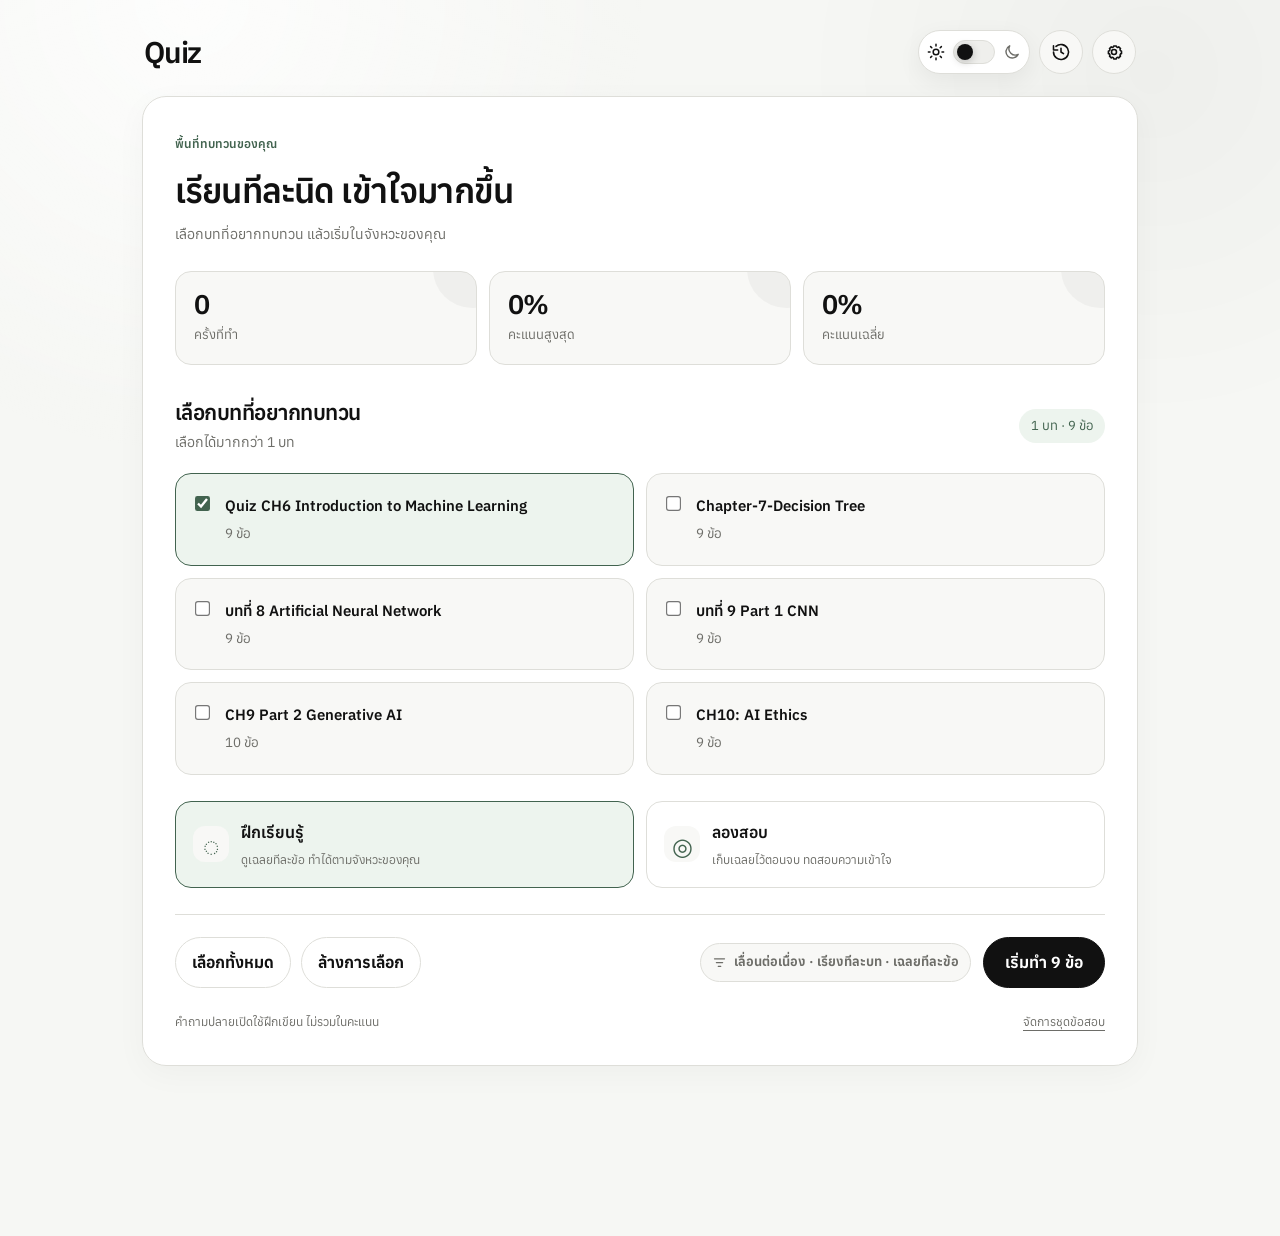
==== index.html @ 0864024c "Initial quiz application" ====
<!doctype html>
<html lang="th">
  <head>
    <meta charset="utf-8"/>
    <meta content="width=device-width,initial-scale=1" name="viewport"/>
    <title>
      Quiz
    </title>
    <link href="styles.css" rel="stylesheet"/>
    <link href="learner.css" rel="stylesheet"/>
  </head>
  <body class="learner-app">
    <div class="wrap">
      <div class="top" id="homeHeader">
        <div class="brand">
          <h1>
            Quiz
          </h1>
        </div>
        <div class="header-actions">
          <button aria-checked="false" aria-label="เปิดดาร์กโหมด" class="theme-toggle" id="themeToggle" role="switch" title="เปลี่ยนธีม" type="button">
            <span aria-hidden="true" class="theme-icon sun">
              <svg fill="none" stroke="currentColor" stroke-linecap="round" stroke-width="1.9" viewbox="0 0 24 24">
                <circle cx="12" cy="12" r="3.6">
                </circle>
                <path d="M12 2.3v2.1M12 19.6v2.1M2.3 12h2.1M19.6 12h2.1M5.15 5.15l1.5 1.5M17.35 17.35l1.5 1.5M18.85 5.15l-1.5 1.5M6.65 17.35l-1.5 1.5">
                </path>
              </svg>
            </span>
            <span aria-hidden="true" class="theme-track">
              <span class="theme-thumb">
              </span>
            </span>
            <span aria-hidden="true" class="theme-icon moon">
              <svg fill="none" stroke="currentColor" stroke-linecap="round" stroke-linejoin="round" stroke-width="1.9" viewbox="0 0 24 24">
                <path d="M20.2 15.1A8.4 8.4 0 0 1 8.9 3.8 8.5 8.5 0 1 0 20.2 15.1Z">
                </path>
              </svg>
            </span>
          </button>
          <button aria-label="ประวัติคะแนน" class="btn icon-btn" id="openStats" title="ประวัติคะแนน" type="button">
            <svg aria-hidden="true" fill="none" stroke="currentColor" stroke-linecap="round" stroke-linejoin="round" stroke-width="1.9" viewbox="0 0 24 24">
              <path d="M3 12a9 9 0 1 0 3-6.7">
              </path>
              <path d="M3 4.5v5h5">
              </path>
              <path d="M12 7.5V12l3 2">
              </path>
            </svg>
          </button>
          <button aria-label="การตั้งค่า Quiz" class="btn icon-btn" id="openSettings" title="การตั้งค่า Quiz" type="button">
            <svg aria-hidden="true" fill="none" stroke="currentColor" stroke-linecap="round" stroke-linejoin="round" stroke-width="1.9" viewbox="0 0 24 24">
              <circle cx="12" cy="12" r="3">
              </circle>
              <path d="M19.4 15a1.7 1.7 0 0 0 .34 1.88l.06.06-2.12 2.12-.06-.06a1.7 1.7 0 0 0-1.88-.34 1.7 1.7 0 0 0-1.03 1.56V20.3h-3v-.08a1.7 1.7 0 0 0-1.03-1.56 1.7 1.7 0 0 0-1.88.34l-.06.06-2.12-2.12.06-.06A1.7 1.7 0 0 0 7 15a1.7 1.7 0 0 0-1.56-1.03H5.3v-3h.14A1.7 1.7 0 0 0 7 9.94a1.7 1.7 0 0 0-.34-1.88L6.6 8l2.12-2.12.06.06a1.7 1.7 0 0 0 1.88.34 1.7 1.7 0 0 0 1.03-1.56V4.7h3v.02a1.7 1.7 0 0 0 1.03 1.56 1.7 1.7 0 0 0 1.88-.34l.06-.06L19.8 8l-.06.06a1.7 1.7 0 0 0-.34 1.88 1.7 1.7 0 0 0 1.56 1.03h.04v3h-.04A1.7 1.7 0 0 0 19.4 15Z">
              </path>
            </svg>
          </button>
        </div>
      </div>
      <section class="panel" id="home">
        <div class="home-intro"><span class="eyebrow">พื้นที่ทบทวนของคุณ</span><h2>เรียนทีละนิด เข้าใจมากขึ้น</h2><p>เลือกบทที่อยากทบทวน แล้วเริ่มในจังหวะของคุณ</p></div>
        <div class="stats">
          <div class="stat">
            <b id="totalAttempts">
              0
            </b>
            ครั้งที่ทำ
          </div>
          <div class="stat">
            <b id="bestScore">
              0%
            </b>
            คะแนนสูงสุด
          </div>
          <div class="stat">
            <b id="avgScore">
              0%
            </b>
            คะแนนเฉลี่ย
          </div>
        </div>
        <div class="resume-card hidden" id="resumeCard"><div><span class="eyebrow">กลับมาทำต่อได้เสมอ</span><h3>คุณมีแบบทดสอบที่พักไว้</h3><p id="resumeDetail"></p></div><div class="resume-actions"><button class="btn primary" id="resumeQuiz">ทำต่อจากเดิม</button><button class="btn ghost" id="discardProgress">ลบชุดที่พักไว้</button></div></div>
        <div class="section-heading"><div><h2>เลือกบทที่อยากทบทวน</h2><p>เลือกได้มากกว่า 1 บท</p></div><span class="selection-pill" id="selectionSummary"></span></div>
        <div class="grid" id="chapterGrid">
        </div>
        <div class="study-mode-picker" role="group" aria-label="รูปแบบการทำแบบทดสอบ"><button class="mode-card" id="practiceMode" aria-pressed="false"><span class="mode-icon" aria-hidden="true">◌</span><span><b>ฝึกเรียนรู้</b><small>ดูเฉลยทีละข้อ ทำได้ตามจังหวะของคุณ</small></span></button><button class="mode-card" id="examMode" aria-pressed="false"><span class="mode-icon" aria-hidden="true">◎</span><span><b>ลองสอบ</b><small>เก็บเฉลยไว้ตอนจบ ทดสอบความเข้าใจ</small></span></button></div>
        <label class="exam-time hidden" id="examTimeWrap">เวลาสำหรับลองสอบ<select id="examMinutes"><option value="0">ไม่จำกัดเวลา</option><option value="10">10 นาที</option><option value="20">20 นาที</option><option value="30">30 นาที</option><option value="60">60 นาที</option></select><span>ถ้าหมดเวลา ระบบจะส่งคำตอบที่ทำไว้</span></label>
        <div class="home-actions">
          <div class="selection-actions">
            <button class="btn ghost" id="selectAll">
              เลือกทั้งหมด
            </button>
            <button class="btn ghost" id="clearAll">
              ล้างการเลือก
            </button>
          </div>
          <div class="start-actions">
            <span class="settings-summary" id="settingsSummary">
              <svg aria-hidden="true" fill="none" stroke="currentColor" stroke-linecap="round" stroke-linejoin="round" stroke-width="2" viewbox="0 0 24 24">
                <path d="M4 6h16M7 12h10M10 18h4">
                </path>
              </svg>
              <span>
                เรียงทีละบท
              </span>
            </span>
            <button class="btn primary" id="start">
              เริ่มทำ Quiz
            </button>
          </div>
        </div>
        <div class="home-footnote"><span>คำถามปลายเปิดใช้ฝึกเขียน ไม่รวมในคะแนน</span><a href="admin.html">จัดการชุดข้อสอบ</a></div>
      </section>
      <section class="panel quiz-panel hidden" id="quiz">
        <div class="quiz-topbar">
          <div class="quiz-meta-row">
            <div class="quiz-meta-left">
              <div class="quiz-overline">
                <span id="chapterCounter">
                  บทที่ 1
                </span>
              </div>
              <div class="quiz-chapter-title" id="chapterLabel">
              </div>
            </div>
            <div class="quiz-progress-box">
              <strong id="progressText">
              </strong>
              <span id="overallProgress">
              </span>
            </div>
          </div>
          <div class="bar" role="progressbar" aria-label="ความคืบหน้าการตอบคำถาม" aria-valuemin="0" aria-valuemax="100" aria-valuenow="0">
            <span id="progressBar">
            </span>
          </div>
          <div class="session-toolbar"><span id="sessionAnswered" class="progress-chip"></span><button id="remainingCount" class="progress-chip" type="button"></button><button id="flaggedCount" class="progress-chip" type="button"></button><button id="questionMap" class="text-action" type="button">ดูข้อทั้งหมด</button><span id="sessionClock" class="session-clock hidden" role="timer"></span></div>
        </div>
        <div class="chapter-tabs-wrap hidden" id="chapterTabsWrap">
          <div class="chapter-tabs" id="chapterTabs">
          </div>
        </div>
        <div class="quiz-content">
          <div class="blog-questions hidden" id="blogQuestions"></div>
          <div class="slotWrap">
            <div class="slotHeader">
              <div class="slotHeading">
                <strong id="slotHeading">
                  เลือกข้อที่ต้องการทำ
                </strong>
                <span id="slotMeta">
                  กดเลขข้อเพื่อข้ามหรือย้อนกลับมาแก้
                </span>
              </div>
              <span class="answer-count" id="answeredCount">
                ตอบแล้ว 0/0
              </span>
            </div>
            <div class="slots" id="slots">
            </div>
          </div>
          <div class="question-card">
            <div class="paged-question-tools"><span id="pagedModeLabel" class="eyebrow"></span><button class="bookmark-btn" id="flagCurrent" type="button" aria-pressed="false">ปักหมุด</button></div>
            <div class="question-kicker" id="questionKicker">
              คำถาม 01
            </div>
            <img class="qimg hidden" id="qimg"/>
            <div class="qtitle" id="qtitle">
            </div>
            <div class="options" id="options">
            </div>
          </div>
          <div class="quiz-footer">
            <button class="btn ghost quit-btn" id="quit" type="button">
              <svg aria-hidden="true" fill="none" stroke="currentColor" stroke-linecap="round" stroke-linejoin="round" stroke-width="1.9" viewbox="0 0 24 24">
                <path d="M10 5H6a2 2 0 0 0-2 2v10a2 2 0 0 0 2 2h4">
                </path>
                <path d="m15 8 4 4-4 4">
                </path>
                <path d="M19 12H9">
                </path>
              </svg>
              พักไว้ก่อน
            </button>
            <div class="nav-actions">
              <button class="btn nav-btn" id="prev">
                <svg aria-hidden="true" fill="none" stroke="currentColor" stroke-linecap="round" stroke-linejoin="round" stroke-width="2" viewbox="0 0 24 24">
                  <path d="m15 18-6-6 6-6">
                  </path>
                </svg>
                ย้อนกลับ
              </button>
              <button class="btn" id="showAnswer">
                ดูเฉลย
              </button>
              <button class="btn primary nav-btn" id="next">
                ถัดไป
                <svg aria-hidden="true" fill="none" stroke="currentColor" stroke-linecap="round" stroke-linejoin="round" stroke-width="2" viewbox="0 0 24 24">
                  <path d="m9 18 6-6-6-6">
                  </path>
                </svg>
              </button>
            </div>
            <span id="saveStatus" class="save-status" aria-live="polite"></span>
          </div>
        </div>
      </section>
      <section class="panel result hidden" id="result">
        <h2>
          ทำ Quiz เสร็จแล้ว
        </h2>
        <div class="score" id="resultScore">
        </div>
        <p id="resultDetail">
        </p>
        <p class="result-encouragement" id="resultMessage"></p>
        <div id="chapterResults" class="chapter-results"></div>
        <div class="retry-actions"><button class="btn primary" id="retryWrong">ทบทวนข้อผิด</button><button class="btn" id="retryFlagged">ทบทวนข้อที่ปักหมุด</button></div>
        <div class="row result-actions">
          <button class="btn" id="reviewThis">
            ดูเฉลยชุดนี้
          </button>
          <button class="btn primary" id="backHome">
            กลับหน้าเลือกบท
          </button>
        </div>
        <div class="result-review hidden" id="resultReview">
        </div>
      </section>
    </div>
    <div class="modal hidden" id="modal">
      <div class="modalbox" role="dialog" aria-modal="true" aria-labelledby="modalTitle" tabindex="-1">
        <div class="top">
          <h2 id="modalTitle">
            เฉลย
          </h2>
          <button class="btn" id="closeModal">
            ปิด
          </button>
        </div>
        <div id="modalContent">
        </div>
      </div>
    </div>
    <script src="questions-data.js">
    </script>
    <script src="answers-data.js">
    </script>
    <script src="quiz-data-tools.js"></script>
    <script src="learner.js"></script>
    <script defer="" src="app.js">
    </script>
  </body>
</html>
---- styles.css ----
@font-face {
  font-family: "Anuphan";
  src: url("assets/fonts/Anuphan-Variable.ttf") format("truetype");
  font-style: normal;
  font-weight: 100 700;
  font-display: swap;
}

:root {
  --bg: #f3f3f1;
  --surface: #ffffff;
  --surface-2: #f8f8f6;
  --surface-3: #efefec;
  --text: #111111;
  --muted: #6d6d68;
  --line: #deded9;
  --line-strong: #b8b8b1;
  --inverse: #ffffff;
  --shadow: 0 18px 55px rgba(15,15,15,.08);
  --shadow-soft: 0 8px 24px rgba(15,15,15,.06);
  --good: #247a4b;
  --bad: #b43a32;
  --radius-xl: 24px;
  --radius-lg: 18px;
  --radius-md: 14px;
  --ease: cubic-bezier(.2,.8,.2,1)
}

.open-response-label { display: block; width: 100%; font-weight: 600; }
.open-response { display: block; width: 100%; margin-top: 12px; padding: 14px; border: 1px solid var(--line-strong); border-radius: 12px; color: var(--text); background: var(--surface); font: inherit; resize: vertical; }
.open-response-review { white-space: pre-wrap; overflow-wrap: anywhere; }
.question-note { padding: 12px 16px; border: 1px solid var(--line); border-radius: 12px; color: var(--muted); line-height: 1.6; }

[data-theme="dark"] {
  --bg: #090909;
  --surface: #141414;
  --surface-2: #1b1b1b;
  --surface-3: #242424;
  --text: #f4f4f2;
  --muted: #a5a5a0;
  --line: #30302e;
  --line-strong: #555550;
  --inverse: #0d0d0d;
  --shadow: 0 22px 65px rgba(0,0,0,.46);
  --shadow-soft: 0 10px 30px rgba(0,0,0,.3);
  --good: #63ce91;
  --bad: #ff8078
}

* {
  box-sizing: border-box
}

html {
  color-scheme: light;
  scroll-behavior: smooth
}

html[data-theme="dark"] {
  color-scheme: dark
}

body {
  margin: 0;
  font-family: "Anuphan", "Noto Sans Thai", Tahoma, sans-serif;
  font-size: 16px;
  line-height: 1.7;
  background: var(--bg);
  color: var(--text);
  min-height: 100vh;
  transition: background .28s var(--ease),color .28s var(--ease)
}

body::before {
  content: "";
  position: fixed;
  inset: 0;
  pointer-events: none;
  background: radial-gradient(circle at 15% 0%,rgba(255,255,255,.85),transparent 32%),radial-gradient(circle at 90% 8%,rgba(0,0,0,.035),transparent 28%);
  opacity: .9;
  z-index: -1
}

[data-theme="dark"] body::before {
  background: radial-gradient(circle at 15% 0%,rgba(255,255,255,.045),transparent 28%),radial-gradient(circle at 90% 8%,rgba(255,255,255,.025),transparent 24%)
}

button,input {
  font: inherit
}

.wrap {
  max-width: 1120px;
  margin: auto;
  padding: 28px 22px 52px
}

.top {
  display: flex;
  justify-content: space-between;
  gap: 18px;
  align-items: center;
  margin-bottom: 22px;
  padding: 2px 2px 0
}

.brand h1 {
  margin: 0;
  font-size: clamp(28px,4vw,46px);
  line-height: 1;
  letter-spacing: -.04em
}

.brand p {
  margin: 10px 0 0;
  color: var(--muted);
  font-size: 15px
}

.row {
  display: flex;
  gap: 10px;
  flex-wrap: wrap;
  align-items: center
}

.btn {
  position: relative;
  border: 1px solid var(--line);
  background: var(--surface-2);
  color: var(--text);
  padding: 11px 16px;
  border-radius: 999px;
  cursor: pointer;
  font-weight: 650;
  transition: transform .18s var(--ease),background .18s,border-color .18s,box-shadow .18s
}

.btn:hover {
  transform: translateY(-2px);
  border-color: var(--line-strong);
  box-shadow: var(--shadow-soft)
}

.btn:active {
  transform: translateY(0) scale(.98)
}

.btn:disabled {
  opacity: .38;
  cursor: not-allowed;
  transform: none;
  box-shadow: none
}

.btn.primary {
  background: var(--text);
  color: var(--inverse);
  border-color: var(--text);
  padding-inline: 21px
}

.btn.ghost {
  background: transparent
}

.theme-toggle {
  height: 44px;
  display: inline-flex;
  align-items: center;
  gap: 8px;
  border: 1px solid var(--line);
  background: var(--surface);
  color: var(--text);
  padding: 5px 8px;
  border-radius: 999px;
  cursor: pointer;
  box-shadow: var(--shadow-soft);
  transition: border-color .18s,transform .18s var(--ease),background .25s
}

.theme-toggle:hover {
  transform: translateY(-2px);
  border-color: var(--line-strong)
}

.theme-toggle:active {
  transform: scale(.97)
}

.theme-icon {
  width: 18px;
  height: 18px;
  display: grid;
  place-items: center;
  color: var(--muted);
  transition: color .25s,transform .25s var(--ease)
}

.theme-icon svg {
  width: 18px;
  height: 18px;
  display: block
}

.theme-track {
  width: 42px;
  height: 24px;
  padding: 3px;
  border-radius: 999px;
  background: var(--surface-3);
  border: 1px solid var(--line);
  display: block;
  transition: background .25s,border-color .25s
}

.theme-thumb {
  width: 16px;
  height: 16px;
  border-radius: 50%;
  display: block;
  background: var(--text);
  box-shadow: 0 2px 8px rgba(0,0,0,.22);
  transform: translateX(0);
  transition: transform .3s var(--ease),background .25s
}

.theme-toggle .sun {
  color: var(--text);
  transform: rotate(0) scale(1.05)
}

[data-theme="dark"] .theme-toggle .sun {
  color: var(--muted);
  transform: rotate(-20deg) scale(.9)
}

[data-theme="dark"] .theme-toggle .moon {
  color: var(--text);
  transform: rotate(8deg) scale(1.08)
}

[data-theme="dark"] .theme-thumb {
  transform: translateX(18px)
}

.panel {
  background: color-mix(in srgb,var(--surface) 96%,transparent);
  border: 1px solid var(--line);
  border-radius: var(--radius-xl);
  padding: clamp(20px,3vw,32px);
  box-shadow: var(--shadow);
  backdrop-filter: blur(12px)
}

.stats {
  display: grid;
  grid-template-columns: repeat(3,1fr);
  gap: 12px;
  margin-bottom: 28px
}

.stat {
  position: relative;
  overflow: hidden;
  background: var(--surface-2);
  border: 1px solid var(--line);
  padding: 18px 16px;
  border-radius: var(--radius-lg);
  text-align: left;
  color: var(--muted);
  font-size: 13px
}

.stat::after {
  content: "";
  position: absolute;
  width: 78px;
  height: 78px;
  border-radius: 50%;
  right: -35px;
  top: -42px;
  background: var(--text);
  opacity: .035
}

.stat b {
  font-size: 30px;
  line-height: 1.05;
  display: block;
  color: var(--text);
  letter-spacing: -.03em;
  margin-bottom: 5px
}

.panel h2 {
  margin: 0 0 16px;
  font-size: clamp(21px,3vw,28px);
  letter-spacing: -.025em
}

.grid {
  display: grid;
  grid-template-columns: repeat(auto-fit,minmax(235px,1fr));
  gap: 12px
}

.chapter {
  position: relative;
  display: flex;
  gap: 13px;
  align-items: flex-start;
  padding: 17px;
  border: 1px solid var(--line);
  border-radius: var(--radius-lg);
  background: var(--surface-2);
  cursor: pointer;
  transition: transform .18s var(--ease),border-color .18s,background .18s,box-shadow .18s
}

.chapter:hover {
  transform: translateY(-2px);
  border-color: var(--line-strong);
  box-shadow: var(--shadow-soft)
}

.chapter:has(input:checked) {
  background: var(--text);
  color: var(--inverse);
  border-color: var(--text)
}

.chapter input {
  margin-top: 3px;
  transform: scale(1.15);
  accent-color: currentColor
}

.chapter span {
  line-height: 1.4
}

.chapter small {
  display: block;
  color: var(--muted);
  margin-top: 6px
}

.chapter:has(input:checked) small {
  color: color-mix(in srgb,var(--inverse) 72%,transparent)
}

.settings {
  margin: 22px 0 20px;
  display: flex;
  gap: 10px;
  flex-wrap: wrap
}

.settings label {
  display: flex;
  gap: 8px;
  align-items: center;
  color: var(--muted);
  background: var(--surface-2);
  border: 1px solid var(--line);
  padding: 9px 12px;
  border-radius: 999px;
  cursor: pointer
}

.settings label:has(input:checked) {
  color: var(--text);
  border-color: var(--line-strong)
}

.settings input {
  accent-color: var(--text)
}

.hidden {
  display: none!important
}

.quizhead {
  display: flex;
  justify-content: space-between;
  gap: 12px;
  align-items: center;
  color: var(--muted);
  font-weight: 650
}

.bar {
  height: 8px;
  background: var(--surface-3);
  border-radius: 999px;
  overflow: hidden;
  margin: 14px 0 16px
}

.bar span {
  display: block;
  height: 100%;
  background: var(--text);
  border-radius: inherit;
  transition: width .35s var(--ease)
}

.pill {
  display: inline-flex;
  align-items: center;
  max-width: 58%;
  padding: 6px 10px;
  border-radius: 999px;
  background: var(--surface-2);
  border: 1px solid var(--line);
  font-size: 12px;
  white-space: nowrap;
  overflow: hidden;
  text-overflow: ellipsis;
  color: var(--muted)
}

.slotWrap {
  margin: 13px 0 25px
}

.slotTitle {
  display: flex;
  align-items: center;
  gap: 7px;
  font-size: 13px;
  color: var(--muted);
  margin-bottom: 10px
}

.slotTitle::before {
  content: "";
  width: 6px;
  height: 6px;
  border-radius: 50%;
  background: var(--text);
  opacity: .65
}

.slots {
  display: grid;
  grid-template-columns: repeat(auto-fill,minmax(39px,1fr));
  gap: 7px;
  max-height: 142px;
  overflow: auto;
  padding: 2px
}

.slot {
  height: 39px;
  border: 1px solid var(--line);
  background: var(--surface-2);
  color: var(--muted);
  border-radius: 11px;
  cursor: pointer;
  font-weight: 750;
  transition: transform .15s var(--ease),border-color .15s,background .15s,color .15s
}

.slot:hover {
  transform: translateY(-1px);
  border-color: var(--line-strong);
  color: var(--text)
}

.slot.current {
  background: var(--text);
  color: var(--inverse);
  border-color: var(--text);
  box-shadow: 0 0 0 3px color-mix(in srgb,var(--text) 13%,transparent)
}

.slot.answered:not(.current) {
  color: var(--text);
  background: var(--surface-3)
}

.slot.correct {
  box-shadow: inset 0 -3px 0 var(--good)
}

.slot.wrong {
  box-shadow: inset 0 -3px 0 var(--bad)
}

.qtitle {
  font-size: clamp(21px,3vw,31px);
  font-weight: 760;
  line-height: 1.48;
  letter-spacing: -.018em;
  margin: 10px 0 21px
}

.qimg {
  max-width: 100%;
  max-height: 360px;
  object-fit: contain;
  background: #fff;
  border: 1px solid var(--line);
  border-radius: var(--radius-lg);
  padding: 10px;
  margin: 0 auto 20px;
  display: block;
  box-shadow: var(--shadow-soft)
}

.options {
  display: grid;
  gap: 11px
}

.option {
  position: relative;
  display: grid;
  grid-template-columns: 38px 1fr 24px;
  gap: 12px;
  align-items: center;
  border: 1px solid var(--line);
  background: var(--surface-2);
  padding: 13px 14px;
  border-radius: var(--radius-md);
  cursor: pointer;
  transition: transform .16s var(--ease),border-color .16s,background .16s,box-shadow .16s
}

.option:hover {
  transform: translateY(-1px);
  border-color: var(--line-strong);
  box-shadow: var(--shadow-soft)
}

.option input {
  position: absolute;
  opacity: 0;
  pointer-events: none
}

.optionKey {
  width: 36px;
  height: 36px;
  display: grid;
  place-items: center;
  border-radius: 11px;
  background: var(--surface);
  border: 1px solid var(--line);
  font-weight: 800;
  color: var(--muted);
  transition: background .16s,color .16s,border-color .16s
}

.optionText {
  line-height: 1.48
}

.optionMark {
  width: 19px;
  height: 19px;
  border-radius: 50%;
  border: 1.5px solid var(--line-strong);
  transition: .16s
}

.option.selected {
  border-color: var(--text);
  background: var(--surface)
}

.option.selected .optionKey {
  background: var(--text);
  border-color: var(--text);
  color: var(--inverse)
}

.option.selected .optionMark {
  border: 5px solid var(--text)
}

.option.correct {
  border-color: var(--good);
  background: color-mix(in srgb,var(--good) 9%,var(--surface))
}

.option.correct .optionMark {
  border-color: var(--good);
  background: var(--good);
  box-shadow: inset 0 0 0 4px color-mix(in srgb,var(--surface) 85%,transparent)
}

.option.wrong {
  border-color: var(--bad);
  background: color-mix(in srgb,var(--bad) 8%,var(--surface))
}

.option.wrong .optionMark {
  border-color: var(--bad);
  background: var(--bad)
}

.footer {
  display: flex;
  justify-content: space-between;
  gap: 12px;
  margin-top: 23px;
  padding-top: 18px;
  border-top: 1px solid var(--line)
}

.result {
  text-align: center
}

.score {
  font-size: clamp(64px,12vw,96px);
  font-weight: 850;
  line-height: 1;
  letter-spacing: -.07em;
  margin: 18px
}

.history {
  display: grid;
  gap: 10px
}

.historyItem {
  padding: 15px 16px;
  border: 1px solid var(--line);
  border-radius: var(--radius-md);
  background: var(--surface-2);
  display: flex;
  justify-content: space-between;
  gap: 12px
}

.modal {
  position: fixed;
  inset: 0;
  background: rgba(0,0,0,.64);
  display: flex;
  align-items: center;
  justify-content: center;
  padding: 18px;
  z-index: 20;
  backdrop-filter: blur(8px)
}

.modalbox {
  max-width: 900px;
  width: 100%;
  max-height: 88vh;
  overflow: auto;
  background: var(--surface);
  border: 1px solid var(--line);
  border-radius: var(--radius-xl);
  padding: 22px;
  box-shadow: 0 30px 90px rgba(0,0,0,.35)
}

.modalbox>.top {
  position: sticky;
  top: -22px;
  z-index: 2;
  background: var(--surface);
  padding: 20px 0 14px;
  margin-bottom: 0
}

.reviewItem {
  padding: 19px 0;
  border-bottom: 1px solid var(--line)
}

.reviewItem .ans {
  color: var(--good);
  font-weight: 750
}

.empty {
  color: var(--muted);
  text-align: center;
  padding: 30px
}

@media(max-width:760px) {
  .wrap {
    padding: 18px 14px 36px
  }

  .top {
    align-items: flex-start;
    flex-direction: column
  }

  .top>.row {
    width: 100%
  }

  .top>.row .btn {
    flex: 1
  }

  .theme-toggle {
    margin-left: auto
  }

  .stats {
    grid-template-columns: repeat(3,1fr)
  }

  .stat {
    padding: 14px 11px
  }

  .stat b {
    font-size: 25px
  }

  .panel {
    border-radius: 19px
  }

  .footer {
    flex-direction: column
  }

  .footer>.btn,.footer>.row {
    width: 100%
  }

  .footer .row {
    display: grid;
    grid-template-columns: repeat(2,1fr)
  }

  .footer .row .btn {
    width: 100%
  }

  .footer .row .btn.primary {
    grid-column: span 2
  }

  .pill {
    max-width: 55%
  }

  .slots {
    grid-template-columns: repeat(auto-fill,minmax(37px,1fr));
    max-height: 132px
  }

  .option {
    grid-template-columns: 34px 1fr 20px;
    padding: 12px
  }

  .optionKey {
    width: 32px;
    height: 32px
  }

  .historyItem {
    flex-direction: column
  }

}

@media(max-width:480px) {
  .stats {
    grid-template-columns: 1fr
  }

  .stat {
    display: flex;
    align-items: center;
    justify-content: space-between
  }

  .stat b {
    margin: 0
  }

  .top>.row {
    display: grid;
    grid-template-columns: auto 1fr 1fr
  }

  .theme-toggle {
    margin: 0
  }

  .btn {
    padding: 10px 13px
  }

  .quizhead {
    align-items: flex-start
  }

  .pill {
    max-width: 62%
  }

}

@media(prefers-reduced-motion:reduce) {
  *,*::before,*::after {
    scroll-behavior: auto!important;
    transition: none!important;
    animation: none!important
  }

}

/* ===== Quiz UI v4 ===== */ #quiz.quiz-panel {
  padding: 0;
  overflow: hidden;
  background: var(--surface);
  border-color: color-mix(in srgb,var(--line) 82%,transparent)
}

.quiz-topbar {
  padding: 24px 26px 20px;
  border-bottom: 1px solid var(--line);
  background: linear-gradient(180deg,color-mix(in srgb,var(--surface-2) 78%,var(--surface)),var(--surface))
}

.quiz-meta-row {
  display: flex;
  justify-content: space-between;
  gap: 18px;
  align-items: flex-start
}

.quiz-meta-left {
  min-width: 0;
  display: flex;
  flex-direction: column;
  gap: 7px
}

.quiz-overline {
  display: flex;
  align-items: center;
  gap: 9px;
  color: var(--muted);
  font-size: 12px;
  font-weight: 780;
  letter-spacing: .055em;
  text-transform: uppercase
}

.quiz-overline::before {
  content: "";
  width: 8px;
  height: 8px;
  border-radius: 999px;
  background: var(--text);
  box-shadow: 0 0 0 5px color-mix(in srgb,var(--text) 8%,transparent)
}

.quiz-chapter-title {
  font-size: clamp(18px,2.2vw,24px);
  font-weight: 800;
  letter-spacing: -.025em;
  line-height: 1.25;
  white-space: nowrap;
  overflow: hidden;
  text-overflow: ellipsis;
  max-width: 720px
}

.quiz-progress-box {
  flex: 0 0 auto;
  text-align: right
}

.quiz-progress-box strong {
  display: block;
  font-size: 20px;
  letter-spacing: -.03em
}

.quiz-progress-box span {
  display: block;
  margin-top: 4px;
  color: var(--muted);
  font-size: 12px
}

.quiz-topbar .bar {
  height: 6px;
  margin: 18px 0 0;
  background: var(--surface-3)
}

.quiz-topbar .bar span {
  background: linear-gradient(90deg,var(--text),color-mix(in srgb,var(--text) 68%,var(--muted)))
}

.chapter-tabs-wrap {
  padding: 14px 26px 0;
  background: var(--surface)
}

.chapter-tabs {
  display: flex;
  gap: 8px;
  overflow-x: auto;
  padding: 2px 1px 10px;
  scrollbar-width: thin;
  scroll-snap-type: x proximity
}

.chapter-tab {
  scroll-snap-align: start;
  flex: 0 0 auto;
  display: flex;
  align-items: center;
  gap: 8px;
  max-width: 230px;
  border: 1px solid var(--line);
  background: var(--surface-2);
  color: var(--muted);
  padding: 8px 11px;
  border-radius: 999px;
  cursor: pointer;
  font-size: 12px;
  font-weight: 720;
  transition: .18s var(--ease)
}

.chapter-tab:hover {
  color: var(--text);
  border-color: var(--line-strong);
  transform: translateY(-1px)
}

.chapter-tab.active {
  background: var(--text);
  color: var(--inverse);
  border-color: var(--text)
}

.chapter-tab .chapter-tab-dot {
  width: 7px;
  height: 7px;
  flex: 0 0 auto;
  border-radius: 50%;
  background: currentColor;
  opacity: .35
}

.chapter-tab.partial .chapter-tab-dot {
  opacity: .75
}

.chapter-tab.complete .chapter-tab-dot {
  opacity: 1;
  box-shadow: 0 0 0 3px color-mix(in srgb,currentColor 15%,transparent)
}

.chapter-tab-name {
  white-space: nowrap;
  overflow: hidden;
  text-overflow: ellipsis
}

.chapter-tab-count {
  opacity: .68
}

.quiz-content {
  padding: 0 26px 26px
}

.slotWrap {
  margin: 0 0 18px;
  padding: 15px 16px 14px;
  border: 1px solid var(--line);
  border-radius: 18px;
  background: var(--surface-2)
}

.slotHeader {
  display: flex;
  justify-content: space-between;
  align-items: center;
  gap: 12px;
  margin-bottom: 11px
}

.slotHeading {
  min-width: 0
}

.slotHeading strong {
  display: block;
  font-size: 13px;
  letter-spacing: -.01em
}

.slotHeading span {
  display: block;
  color: var(--muted);
  font-size: 11px;
  margin-top: 3px
}

.answer-count {
  flex: 0 0 auto;
  border: 1px solid var(--line);
  background: var(--surface);
  color: var(--muted);
  padding: 5px 9px;
  border-radius: 999px;
  font-size: 11px;
  font-weight: 750
}

.slots {
  display: flex;
  gap: 8px;
  overflow-x: auto;
  overflow-y: hidden;
  max-height: none;
  padding: 2px 2px 7px;
  scrollbar-width: thin;
  scroll-snap-type: x proximity
}

.slot {
  flex: 0 0 42px;
  width: 42px;
  height: 42px;
  border-radius: 13px;
  scroll-snap-align: center;
  background: var(--surface);
  font-size: 13px;
  box-shadow: none
}

.slot.current {
  box-shadow: 0 0 0 4px color-mix(in srgb,var(--text) 11%,transparent)
}

.slot.answered:not(.current) {
  background: var(--surface-3)
}

.question-card {
  position: relative;
  border: 1px solid var(--line);
  border-radius: 22px;
  background: var(--surface);
  padding: clamp(22px,3vw,32px);
  box-shadow: 0 12px 34px color-mix(in srgb,var(--text) 5%,transparent)
}

.question-kicker {
  display: inline-flex;
  align-items: center;
  gap: 8px;
  margin-bottom: 13px;
  color: var(--muted);
  font-size: 12px;
  font-weight: 800;
  letter-spacing: .065em;
  text-transform: uppercase
}

.question-kicker::after {
  content: "";
  width: 42px;
  height: 1px;
  background: var(--line-strong)
}

.qtitle {
  font-size: clamp(21px,2.7vw,29px);
  font-weight: 780;
  line-height: 1.52;
  letter-spacing: -.022em;
  margin: 0 0 23px;
  max-width: 920px
}

.options {
  gap: 10px
}

.option {
  grid-template-columns: 40px 1fr 22px;
  min-height: 64px;
  padding: 11px 14px;
  border-radius: 15px;
  background: var(--surface-2)
}

.option:hover {
  transform: translateX(3px);
  box-shadow: none
}

.optionKey {
  width: 38px;
  height: 38px;
  border-radius: 12px;
  font-size: 13px
}

.optionText {
  font-size: 15px;
  line-height: 1.55
}

.quiz-footer {
  display: flex;
  justify-content: space-between;
  align-items: center;
  gap: 14px;
  margin-top: 18px;
  padding: 18px 2px 0;
  border-top: 1px solid var(--line)
}

.quiz-footer .nav-actions {
  display: flex;
  gap: 9px;
  align-items: center;
  flex-wrap: wrap;
  justify-content: flex-end
}

.nav-btn {
  display: inline-flex;
  align-items: center;
  justify-content: center;
  gap: 8px;
  min-width: 112px
}

.nav-btn svg {
  width: 17px;
  height: 17px
}

.quiz-hint {
  color: var(--muted);
  font-size: 12px;
  line-height: 1.4
}

#quit {
  padding-inline: 13px
}

@media(max-width:760px) {
  #quiz.quiz-panel {
    border-radius: 18px
  }

  .quiz-topbar {
    padding: 20px 18px 17px
  }

  .quiz-meta-row {
    align-items: flex-start
  }

  .quiz-chapter-title {
    white-space: normal;
    display: -webkit-box;
    -webkit-line-clamp: 2;
    -webkit-box-orient: vertical
  }

  .chapter-tabs-wrap {
    padding: 12px 18px 0
  }

  .quiz-content {
    padding: 0 18px 18px
  }

  .question-card {
    border-radius: 18px;
    padding: 20px 17px
  }

  .slotWrap {
    border-radius: 16px;
    padding: 13px
  }

  .quiz-footer {
    flex-direction: column-reverse;
    align-items: stretch
  }

  .quiz-footer .nav-actions {
    display: grid;
    grid-template-columns: minmax(0, 1fr) minmax(0, 1fr);
    grid-template-areas:
      "prev next"
      "answer answer";
    width: 100%
  }

  .quiz-footer .nav-actions .btn {
    width: 100%;
    min-width: 0
  }

  .quiz-footer .nav-actions #prev {
    grid-area: prev
  }

  .quiz-footer .nav-actions #next {
    grid-area: next
  }

  .quiz-footer .nav-actions #showAnswer {
    grid-area: answer
  }

  #quit {
    align-self: flex-start
  }

}

@media(max-width:480px) {
  .quiz-meta-row {
    gap: 10px
  }

  .quiz-progress-box strong {
    font-size: 17px
  }

  .quiz-progress-box span {
    font-size: 10px
  }

  .quiz-overline {
    font-size: 10px
  }

  .quiz-chapter-title {
    font-size: 18px
  }

  .slot {
    flex-basis: 40px;
    width: 40px;
    height: 40px
  }

  .qtitle {
    font-size: 20px;
    line-height: 1.48
  }

  .option {
    grid-template-columns: 36px 1fr 20px;
    padding: 10px 11px
  }

  .optionKey {
    width: 34px;
    height: 34px
  }

  .optionText {
    font-size: 14px
  }

}

/* ===== Quiz UI v5 interaction polish ===== */ .icon-btn {
  width: 44px;
  height: 44px;
  padding: 0;
  display: inline-grid;
  place-items: center;
  border-radius: 50%
}

.icon-btn svg {
  width: 20px;
  height: 20px
}

.quit-btn {
  display: inline-flex;
  align-items: center;
  gap: 8px
}

.quit-btn svg {
  width: 18px;
  height: 18px
}

.option.checked {
  cursor: default
}

.option.checked:hover {
  transform: none
}

.option.correct {
  border-width: 1.5px
}

.option.wrong {
  border-width: 1.5px
}

.option.correct .optionKey {
  background: var(--good);
  border-color: var(--good);
  color: #fff
}

.option.wrong .optionKey {
  background: var(--bad);
  border-color: var(--bad);
  color: #fff
}

.option.wrong .optionMark {
  box-shadow: inset 0 0 0 4px color-mix(in srgb,var(--surface) 85%,transparent)
}

#next[data-mode="check"] {
  background: var(--text);
  color: var(--inverse);
  border-color: var(--text)
}

#next[data-mode="advance"] {
  background: var(--text);
  color: var(--inverse);
  border-color: var(--text)
}

#next .action-icon {
  width: 17px;
  height: 17px
}

.loading-card {
  grid-column: 1/-1;
  padding: 28px;
  border: 1px dashed var(--line-strong);
  border-radius: var(--radius-lg);
  text-align: center;
  color: var(--muted);
  background: var(--surface-2)
}

.load-error {
  grid-column: 1/-1;
  padding: 22px;
  border: 1px solid var(--bad);
  border-radius: var(--radius-lg);
  background: color-mix(in srgb,var(--bad) 7%,var(--surface));
  line-height: 1.65
}

.load-error b {
  display: block;
  color: var(--text);
  margin-bottom: 4px
}

.load-error code {
  font-family: ui-monospace,SFMono-Regular,Menlo,monospace;
  background: var(--surface-3);
  padding: 2px 6px;
  border-radius: 6px
}

.option:not(.checked).selected:hover {
  border-color: var(--text)
}

@media(max-width:480px) {
  .icon-btn {
    width: 42px;
    height: 42px
  }

  .top>.row {
    grid-template-columns: auto 1fr auto
  }

  .top>.row #openReview {
    min-width: 0
  }

  .quit-btn svg {
    display: none
  }

}

/* v6 header + settings */ .header-actions {
  display: flex;
  align-items: center;
  justify-content: flex-end;
  gap: 9px;
  margin-left: auto;
  flex: 0 0 auto
}

.icon-btn {
  width: 44px!important;
  height: 44px!important;
  min-width: 44px!important;
  max-width: 44px!important;
  flex: 0 0 44px!important;
  aspect-ratio: 1/1;
  padding: 0!important;
  border-radius: 50%!important;
  display: inline-grid!important;
  place-items: center!important;
  line-height: 0;
  overflow: hidden
}

.icon-btn svg {
  width: 20px;
  height: 20px;
  display: block;
  flex: 0 0 auto
}

.home-actions {
  display: flex;
  align-items: center;
  justify-content: space-between;
  gap: 12px;
  flex-wrap: wrap;
  margin-top: 22px
}

.home-actions .selection-actions {
  display: flex;
  gap: 10px;
  flex-wrap: wrap
}

.home-actions .start-actions {
  display: flex;
  align-items: center;
  gap: 12px;
  margin-left: auto
}

.settings-summary {
  display: inline-flex;
  align-items: center;
  gap: 7px;
  color: var(--muted);
  font-size: 13px;
  font-weight: 650;
  padding: 8px 11px;
  border-radius: 999px;
  background: var(--surface-2);
  border: 1px solid var(--line)
}

.settings-summary svg {
  width: 15px;
  height: 15px
}

.settings-panel {
  display: grid;
  gap: 14px;
  padding-top: 4px
}

.setting-card {
  border: 1px solid var(--line);
  background: var(--surface-2);
  border-radius: 18px;
  padding: 17px
}

.setting-card h3 {
  margin: 0 0 5px;
  font-size: 16px
}

.setting-card p {
  margin: 0 0 14px;
  color: var(--muted);
  font-size: 13px;
  line-height: 1.55
}

.segmented {
  display: grid;
  grid-template-columns: 1fr 1fr;
  gap: 8px;
  padding: 5px;
  border: 1px solid var(--line);
  background: var(--surface);
  border-radius: 14px
}

.segmented label {
  position: relative;
  cursor: pointer
}

.segmented input {
  position: absolute;
  opacity: 0;
  pointer-events: none
}

.segmented span {
  min-height: 43px;
  display: flex;
  align-items: center;
  justify-content: center;
  padding: 9px 12px;
  border-radius: 10px;
  color: var(--muted);
  font-weight: 750;
  transition: .18s var(--ease);
  text-align: center
}

.segmented input:checked+span {
  background: var(--text);
  color: var(--inverse);
  box-shadow: var(--shadow-soft)
}

.switch-row {
  display: flex;
  align-items: center;
  justify-content: space-between;
  gap: 16px;
  cursor: pointer
}

.switch-copy {
  min-width: 0
}

.switch-copy b {
  display: block
}

.switch-copy small {
  display: block;
  color: var(--muted);
  margin-top: 4px;
  line-height: 1.45
}

.switch-control {
  position: relative;
  flex: 0 0 auto;
  width: 48px;
  height: 28px
}

.switch-control input {
  position: absolute;
  opacity: 0;
  pointer-events: none
}

.switch-ui {
  display: block;
  width: 48px;
  height: 28px;
  padding: 3px;
  border-radius: 999px;
  border: 1px solid var(--line-strong);
  background: var(--surface-3);
  transition: .2s var(--ease)
}

.switch-ui::after {
  content: "";
  display: block;
  width: 20px;
  height: 20px;
  border-radius: 50%;
  background: var(--surface);
  border: 1px solid var(--line);
  box-shadow: 0 2px 7px rgba(0,0,0,.18);
  transition: transform .22s var(--ease),background .2s
}

.switch-control input:checked+.switch-ui {
  background: var(--text);
  border-color: var(--text)
}

.switch-control input:checked+.switch-ui::after {
  transform: translateX(20px);
  background: var(--inverse);
  border-color: transparent
}

.settings-actions {
  display: flex;
  justify-content: flex-end;
  gap: 10px;
  padding-top: 3px
}

@media(max-width:760px) {
  .top {
    flex-direction: row;
    flex-wrap: wrap;
    align-items: flex-start
  }

  .brand {
    flex: 1 1 260px
  }

  .header-actions {
    margin-left: auto
  }

  .top>.header-actions {
    width: auto
  }

  .theme-toggle {
    margin-left: 0
  }

  .home-actions {
    align-items: stretch
  }

  .home-actions .selection-actions {
    width: 100%
  }

  .home-actions .selection-actions .btn {
    flex: 1
  }

  .home-actions .start-actions {
    width: 100%;
    margin-left: 0;
    justify-content: space-between
  }

  .home-actions .start-actions .btn {
    flex: 1
  }

}

@media(max-width:480px) {
  .header-actions {
    width: 100%;
    justify-content: flex-end
  }

  .theme-toggle {
    height: 42px
  }

  .icon-btn {
    width: 42px!important;
    height: 42px!important;
    min-width: 42px!important;
    max-width: 42px!important;
    flex-basis: 42px!important
  }

  .settings-summary {
    max-width: 52%;
    white-space: nowrap;
    overflow: hidden;
    text-overflow: ellipsis
  }

  .segmented {
    grid-template-columns: 1fr
  }

}

/* v7 answer timing + full review */ .result-actions {
  justify-content: center
}

.result-review {
  margin-top: 28px;
  text-align: left;
  border-top: 1px solid var(--line);
  padding-top: 24px
}

.result-review-head {
  display: flex;
  align-items: end;
  justify-content: space-between;
  gap: 12px;
  margin-bottom: 14px
}

.result-review-head span {
  font-size: clamp(20px,3vw,27px);
  font-weight: 800;
  letter-spacing: -.02em
}

.result-review-head small {
  color: var(--muted);
  font-weight: 700
}

.result-review-list {
  display: grid;
  gap: 14px
}

.reviewItem {
  padding: 20px;
  border: 1px solid var(--line);
  border-radius: var(--radius-lg);
  background: var(--surface-2);
  text-align: left
}

.reviewItem h3 {
  font-size: 18px;
  line-height: 1.55;
  margin: 14px 0
}

.review-item-top {
  display: flex;
  justify-content: space-between;
  align-items: center;
  gap: 10px
}

.review-status {
  flex: 0 0 auto;
  font-size: 12px;
  font-weight: 800;
  padding: 6px 9px;
  border-radius: 999px;
  border: 1px solid var(--line);
  background: var(--surface)
}

.review-status.correct {
  color: var(--good);
  border-color: color-mix(in srgb,var(--good) 55%,var(--line));
  background: color-mix(in srgb,var(--good) 8%,var(--surface))
}

.review-status.wrong {
  color: var(--bad);
  border-color: color-mix(in srgb,var(--bad) 55%,var(--line));
  background: color-mix(in srgb,var(--bad) 8%,var(--surface))
}

.review-status.unanswered {
  color: var(--muted)
}

.review-options {
  display: grid;
  gap: 8px
}

.review-option {
  display: grid;
  grid-template-columns: 32px minmax(0,1fr) auto;
  align-items: center;
  gap: 10px;
  padding: 10px 12px;
  border: 1px solid var(--line);
  border-radius: 12px;
  background: var(--surface)
}

.review-option-key {
  width: 30px;
  height: 30px;
  display: grid;
  place-items: center;
  border-radius: 9px;
  border: 1px solid var(--line);
  font-weight: 850;
  color: var(--muted);
  background: var(--surface-2)
}

.review-option-text {
  line-height: 1.45
}

.review-option small {
  color: var(--muted);
  font-size: 11px;
  font-weight: 750;
  white-space: nowrap
}

.review-option.correct {
  border-color: var(--good);
  background: color-mix(in srgb,var(--good) 8%,var(--surface))
}

.review-option.correct .review-option-key {
  color: #fff;
  background: var(--good);
  border-color: var(--good)
}

.review-option.correct small {
  color: var(--good)
}

.review-option.wrong {
  border-color: var(--bad);
  background: color-mix(in srgb,var(--bad) 8%,var(--surface))
}

.review-option.wrong .review-option-key {
  color: #fff;
  background: var(--bad);
  border-color: var(--bad)
}

.review-option.wrong small {
  color: var(--bad)
}

@media(max-width:560px) {
  .reviewItem {
    padding: 15px
  }

  .review-option {
    grid-template-columns: 30px minmax(0,1fr)
  }

  .review-option small {
    grid-column: 2;
    white-space: normal
  }

  .review-item-top {
    align-items: flex-start
  }

  .reviewItem .pill {
    max-width: 72%
  }

}

/* v8 detailed history */ .history {
  display: grid;
  gap: 12px
}

.historyItem {
  appearance: none;
  width: 100%;
  font: inherit;
  color: var(--text);
  text-align: left;
  display: grid;
  grid-template-columns: 76px minmax(0,1fr) auto 22px;
  align-items: center;
  gap: 14px;
  padding: 14px;
  border: 1px solid var(--line);
  border-radius: 16px;
  background: var(--surface-2);
  transition: border-color .18s var(--ease),background .18s var(--ease),transform .18s var(--ease)
}

.historyItem.has-detail {
  cursor: pointer
}

.historyItem.has-detail:hover {
  border-color: var(--text);
  background: var(--surface-3);
  transform: translateY(-1px)
}

.historyItem:disabled {
  opacity: .68;
  cursor: default
}

.history-score {
  display: grid;
  justify-items: center;
  gap: 2px;
  padding: 9px 8px;
  border: 1px solid var(--line);
  border-radius: 13px;
  background: var(--surface)
}

.history-score b {
  font-size: 22px;
  letter-spacing: -.04em
}

.history-score small,.history-copy small {
  color: var(--muted);
  font-size: 12px
}

.history-copy {
  display: grid;
  gap: 4px;
  min-width: 0
}

.history-copy b {
  overflow: hidden;
  text-overflow: ellipsis;
  white-space: nowrap
}

.history-date {
  font-size: 12px;
  color: var(--muted);
  white-space: nowrap
}

.history-chevron {
  width: 20px;
  height: 20px;
  color: var(--muted)
}

.history-detail-summary {
  display: grid;
  grid-template-columns: repeat(3,1fr);
  gap: 10px;
  margin: 4px 0 20px
}

.history-detail-summary>div {
  display: grid;
  gap: 4px;
  padding: 14px;
  border: 1px solid var(--line);
  border-radius: 14px;
  background: var(--surface-2)
}

.history-detail-summary b {
  font-size: 20px
}

.history-detail-summary span {
  font-size: 12px;
  color: var(--muted)
}

@media(max-width:680px) {
  .historyItem {
    grid-template-columns: 66px minmax(0,1fr) 20px
  }

  .history-date {
    grid-column: 2;
    font-size: 11px
  }

  .history-chevron {
    grid-column: 3;
    grid-row: 1/3
  }

  .history-detail-summary {
    grid-template-columns: 1fr
  }

  .history-copy b {
    white-space: normal
  }

}


/* ===== v11: display modes and auto advance ===== */
.display-mode-segmented span {
  min-height: 72px;
  flex-direction: column;
  gap: 3px;
  line-height: 1.25;
}

.display-mode-segmented span b {
  display: block;
  font-size: 14px;
}

.display-mode-segmented span small {
  display: block;
  max-width: 210px;
  font-size: 11px;
  font-weight: 560;
  line-height: 1.35;
  opacity: .72;
}

.blog-questions {
  display: grid;
  gap: 18px;
  padding-top: 18px;
}

.blog-chapter-divider {
  scroll-margin-top: 22px;
  padding: 18px 4px 2px;
}

.blog-chapter-divider span {
  display: inline-flex;
  align-items: center;
  min-height: 28px;
  padding: 5px 10px;
  border: 1px solid var(--line);
  border-radius: 999px;
  background: var(--surface-2);
  color: var(--muted);
  font-size: 11px;
  font-weight: 780;
}

.blog-chapter-divider h2 {
  margin: 9px 0 0;
  font-size: clamp(20px, 2.6vw, 28px);
  letter-spacing: -.025em;
}

.blog-question-card {
  scroll-margin-top: 18px;
  border: 1px solid var(--line);
  border-radius: 22px;
  background: var(--surface);
  padding: clamp(21px, 3vw, 30px);
  box-shadow: 0 12px 34px color-mix(in srgb, var(--text) 5%, transparent);
}

.blog-question-head {
  display: flex;
  align-items: center;
  justify-content: space-between;
  gap: 12px;
  margin-bottom: 4px;
}

.blog-question-head .question-kicker {
  margin-bottom: 0;
}

.blog-question-source {
  margin: 7px 0 14px;
  color: var(--muted);
  font-size: 12px;
  font-weight: 650;
}

.blog-question-title {
  max-width: 930px;
  margin: 0 0 21px;
  font-size: clamp(19px, 2.25vw, 25px);
  line-height: 1.52;
  letter-spacing: -.018em;
}

.blog-answer-status {
  flex: 0 0 auto;
  padding: 5px 9px;
  border: 1px solid var(--line);
  border-radius: 999px;
  background: var(--surface-2);
  color: var(--muted);
  font-size: 11px;
  font-weight: 760;
}

.blog-answer-status.answered {
  color: var(--text);
  border-color: var(--line-strong);
}

.blog-answer-status.correct {
  color: var(--good);
  border-color: color-mix(in srgb, var(--good) 50%, var(--line));
  background: color-mix(in srgb, var(--good) 8%, var(--surface));
}

.blog-answer-status.wrong {
  color: var(--bad);
  border-color: color-mix(in srgb, var(--bad) 50%, var(--line));
  background: color-mix(in srgb, var(--bad) 8%, var(--surface));
}

.blog-options {
  margin-top: 0;
}

.blog-card-actions {
  display: flex;
  justify-content: flex-end;
  gap: 9px;
  margin-top: 15px;
  padding-top: 15px;
  border-top: 1px solid var(--line);
}

#quiz.blog-mode .quiz-footer {
  margin-top: 24px;
}

#quiz.blog-mode .quiz-footer .nav-actions #prev,
#quiz.blog-mode .quiz-footer .nav-actions #showAnswer {
  display: none;
}

#quiz.blog-mode .quiz-footer .nav-actions {
  display: flex;
  width: auto;
}

#quiz.blog-mode .quiz-footer .nav-actions #next {
  min-width: 160px;
}

@media(max-width:760px) {
  .blog-questions {
    gap: 14px;
    padding-top: 14px;
  }

  .blog-question-card {
    border-radius: 18px;
    padding: 19px 16px;
  }

  .blog-question-head {
    align-items: flex-start;
  }

  .blog-question-title {
    font-size: 19px;
  }

  .blog-card-actions {
    display: grid;
    grid-template-columns: 1fr 1fr;
  }

  #quiz.blog-mode .quiz-footer {
    flex-direction: column-reverse;
  }

  #quiz.blog-mode .quiz-footer .nav-actions,
  #quiz.blog-mode .quiz-footer .nav-actions #next {
    width: 100%;
  }
}

@media(max-width:480px) {
  .display-mode-segmented span {
    min-height: 64px;
  }

  .blog-answer-status {
    max-width: 42%;
    white-space: nowrap;
    overflow: hidden;
    text-overflow: ellipsis;
  }

  .blog-card-actions {
    grid-template-columns: 1fr;
  }
}

#blogQuestions.hidden {
  display: none;
}


/* ===== v12: cleaner title, blog default, responsive result review ===== */
.brand {
  min-width: 0;
}

.result,
.result-review,
.result-review-list,
.reviewItem,
.review-options,
.review-option,
.review-option-text,
#modalContent {
  min-width: 0;
  max-width: 100%;
}

.result {
  overflow: hidden;
}

.result-review,
.result-review-list,
.reviewItem,
.review-options {
  width: 100%;
}

.reviewItem,
.reviewItem h3,
.review-option-text,
.reviewItem .pill {
  overflow-wrap: anywhere;
  word-break: break-word;
}

.review-option {
  width: 100%;
  grid-template-columns: 32px minmax(0, 1fr) minmax(0, auto);
}

.review-option-text {
  white-space: normal;
}

.review-option small {
  max-width: 150px;
  text-align: right;
  white-space: normal;
  overflow-wrap: anywhere;
}

.result-review .qimg,
.modalbox .qimg {
  width: auto;
  max-width: 100%;
  height: auto;
}

@media (max-width: 560px) {
  .result {
    padding-inline: 14px;
  }

  .result-review {
    margin-inline: 0;
  }

  .reviewItem {
    width: 100%;
    padding: 14px;
  }

  .review-option {
    width: 100%;
    grid-template-columns: 30px minmax(0, 1fr);
    gap: 8px;
    padding: 10px;
  }

  .review-option small {
    grid-column: 2;
    max-width: none;
    text-align: left;
  }

  .reviewItem h3 {
    font-size: 16px;
  }
}

/* Thai reading typography: keep natural character spacing and room for tone marks. */
h1, h2, h3, .qtitle, .quiz-chapter-title, .blog-chapter-divider h2,
.history-score b, .chapter-tab-name, .question-kicker, .quiz-overline {
  letter-spacing: normal;
}

h1, h2, h3, .quiz-chapter-title, .blog-chapter-divider h2 {
  line-height: 1.45;
}

.qtitle, .blog-question-title, .reviewItem h3 {
  font-weight: 600;
  line-height: 1.65;
}

.optionText, .review-option-text {
  font-size: 17px;
  line-height: 1.75;
}

.chapter small, .settings-summary, .chapter-tab-name, .chapter-tab-count,
.blog-question-source, .blog-answer-status, .question-note {
  line-height: 1.6;
}

@media (max-width: 560px) {
  .optionText, .review-option-text { font-size: 16px; }
  .reviewItem h3 { font-size: 18px; }
}
---- learner.css ----
.learner-app { --accent: #42634f; --accent-soft: #edf4ee; background: #f6f7f4; }
html:has(.learner-app) { scroll-padding-top: 190px; scroll-padding-bottom: 170px; }
.learner-app .blog-card-actions button { scroll-margin-bottom: 160px; }
[data-theme="dark"] .learner-app { --accent: #a6cfad; --accent-soft: #202e24; background: var(--bg); }
.learner-app .wrap { max-width: 1040px; padding-bottom: 170px; }
.learner-app .brand h1 { font-size: 30px; font-weight: 600; }
.learner-app .panel { border-radius: 24px; box-shadow: 0 8px 32px rgba(20,35,25,.035); }
.learner-app #home { padding: 32px; }
.learner-app .eyebrow { color: var(--accent); font-size: 12px; font-weight: 600; }
.learner-app .home-intro { margin-bottom: 24px; }
.learner-app .home-intro h2 { margin: 10px 0 8px; font-size: clamp(25px, 4vw, 34px); font-weight: 600; }
.learner-app .home-intro p, .section-heading p { color: var(--muted); margin: 0; font-size: 14px; }
.learner-app .stats { margin-bottom: 32px; gap: 12px; }
.learner-app .stat { padding: 18px; border-radius: 16px; background: var(--surface-2); box-shadow: none; }
.learner-app .stat b { font-size: 27px; font-weight: 600; }
.section-heading { display: flex; align-items: center; justify-content: space-between; gap: 14px; margin: 26px 0 18px; }
.learner-app .section-heading h2 { font-size: 21px; margin: 0 0 4px; font-weight: 600; }
.selection-pill { flex-shrink: 0; padding: 6px 12px; background: var(--accent-soft); color: var(--accent); border-radius: 999px; font-size: 13px; }
.learner-app #chapterGrid { grid-template-columns: repeat(2, minmax(0, 1fr)); gap: 12px; }
.learner-app .chapter { border-radius: 16px; padding: 20px 16px; box-shadow: none; min-width: 0; }
.learner-app .chapter:has(input:checked) { border-color: var(--accent); background: var(--accent-soft); color: var(--text); }
.learner-app .chapter:has(input:checked) small { color: var(--muted); }
.learner-app .chapter b { font-size: 15px; font-weight: 600; line-height: 1.55; }
.learner-app .chapter input { accent-color: var(--accent); }
.study-mode-picker { display: grid; grid-template-columns: 1fr 1fr; gap: 12px; margin-top: 26px; }
.mode-card { display: flex; align-items: center; gap: 12px; padding: 17px; text-align: left; border: 1px solid var(--line); border-radius: 16px; background: var(--surface); color: var(--text); cursor: pointer; }
.mode-card b, .mode-card small { display: block; }
.mode-card b { font-weight: 600; }
.mode-card small { color: var(--muted); font-size: 12px; margin-top: 4px; }
.mode-card[aria-pressed="true"] { background: var(--accent-soft); border-color: var(--accent); }
.mode-icon { width: 36px; height: 36px; flex-shrink: 0; display: grid; place-items: center; border-radius: 12px; background: var(--surface-2); font-size: 24px; color: var(--accent); }
.exam-time { display: flex; align-items: center; flex-wrap: wrap; gap: 10px; font-size: 13px; margin-top: 16px; }
.exam-time select { font: inherit; color: var(--text); background: var(--surface); padding: 8px 12px; border: 1px solid var(--line); border-radius: 10px; }
.exam-time span { color: var(--muted); }
.learner-app .home-actions { margin-top: 26px; padding-top: 22px; border-top: 1px solid var(--line); }
.home-footnote { display: flex; justify-content: space-between; flex-wrap: wrap; gap: 10px; margin-top: 24px; color: var(--muted); font-size: 12px; }
.home-footnote a { color: var(--muted); text-underline-offset: 4px; }
.resume-card { display: flex; align-items: center; justify-content: space-between; gap: 20px; padding: 22px; background: var(--accent-soft); border: 1px solid color-mix(in srgb, var(--accent) 25%, var(--line)); border-radius: 18px; }
.resume-card h3 { margin: 6px 0; font-size: 18px; font-weight: 600; }
.resume-card p { font-size: 13px; color: var(--muted); margin: 0; }
.resume-actions { display: flex; flex-direction: column; gap: 6px; flex-shrink: 0; }
.learner-app #quiz { overflow: visible; border: 0; background: transparent; box-shadow: none; backdrop-filter: none; filter: none; transform: none; }
.learner-app .quiz-topbar { position: sticky; top: 10px; z-index: 30; padding: 22px 24px 16px; background: var(--surface); border: 1px solid var(--line); border-radius: 20px; box-shadow: 0 8px 24px rgba(20,35,25,.04); }
.learner-app .quiz-chapter-title { font-size: 20px; font-weight: 600; }
.learner-app .quiz-topbar .bar { margin-top: 14px; height: 5px; }
.learner-app .quiz-topbar .bar span { background: var(--accent); }
.session-toolbar { display: flex; align-items: center; flex-wrap: wrap; gap: 8px; margin-top: 13px; }
.progress-chip { border: 1px solid var(--line); border-radius: 999px; padding: 5px 10px; font-size: 12px; font-weight: 400; background: var(--surface-2); color: var(--text); }
button.progress-chip { cursor: pointer; }
button.progress-chip:hover { border-color: var(--accent); }
button.progress-chip:disabled { opacity: .55; cursor: default; }
.text-action { padding: 5px 4px; font-size: 12px; border: 0; background: transparent; color: var(--accent); cursor: pointer; margin-left: auto; }
.session-clock { padding: 4px 9px; border-radius: 8px; font-size: 14px; font-variant-numeric: tabular-nums; background: var(--accent-soft); color: var(--accent); }
.session-clock.time-low { color: var(--bad); }
.learner-app .quiz-content { padding: 0; }
.learner-app .chapter-tabs-wrap { background: transparent; padding: 16px 0 0; }
.learner-app .chapter-tab { background: var(--surface); max-width: 280px; }
.learner-app .chapter-tab.active { background: var(--accent-soft); color: var(--accent); border-color: var(--accent); }
.learner-app .blog-question-card, .learner-app .question-card { background: var(--surface); border: 1px solid var(--line); border-radius: 20px; padding: 26px; box-shadow: none; }
.learner-app .blog-question-card { scroll-margin-top: 190px; }
.learner-app .blog-question-title, .learner-app .qtitle { font-size: clamp(20px, 2.2vw, 25px); font-weight: 600; margin-top: 14px; }
.blog-head-actions { display: flex; align-items: center; gap: 9px; min-width: 0; }
.learner-app .blog-answer-status { max-width: none; flex-shrink: 0; }
.bookmark-btn { display: inline-flex; align-items: center; justify-content: center; gap: 6px; border: 1px solid var(--line); background: transparent; color: var(--muted); padding: 7px 10px; border-radius: 999px; font-size: 12px; cursor: pointer; flex-shrink: 0; }
.bookmark-btn svg { width: 15px; height: 15px; }
.bookmark-btn.is-bookmarked { color: var(--accent); background: var(--accent-soft); border-color: var(--accent); }
.paged-question-tools { display: flex; justify-content: space-between; align-items: center; margin-bottom: 16px; }
.learner-app .option { border-radius: 14px; padding: 15px; transition: border-color .16s, background .16s; }
.learner-app .option.selected { border-color: var(--accent); background: var(--accent-soft); }
.learner-app .option.checked.correct { border-color: var(--good); background: color-mix(in srgb, var(--good) 9%, var(--surface)); }
.learner-app .option.checked.wrong { border-color: var(--bad); background: color-mix(in srgb, var(--bad) 9%, var(--surface)); }
.learner-app #modal { z-index: 100; }
.learner-app .slotWrap { background: var(--surface); margin-top: 16px; }
.learner-app .slot.flagged::after { content: ""; position: absolute; width: 6px; height: 6px; border-radius: 50%; top: 4px; right: 4px; background: var(--accent); }
.learner-app .slot { position: relative; }
.learner-app #quiz .quiz-footer { position: fixed; bottom: 16px; left: 50%; transform: translateX(-50%); width: min(960px, calc(100% - 40px)); z-index: 50; margin: 0; padding: 14px 18px 10px; display: flex; flex-wrap: wrap; flex-direction: row; gap: 8px; background: var(--surface); border: 1px solid var(--line); border-radius: 20px; box-shadow: 0 8px 40px rgba(20,35,25,.12); }
.learner-app #quiz .quiz-footer .nav-actions { margin-left: auto; }
.save-status { flex-basis: 100%; text-align: center; font-size: 11px; color: var(--muted); }
.learner-app .chapter-result { padding: 16px; border: 1px solid var(--line); border-radius: 14px; }
.chapter-results { display: grid; grid-template-columns: repeat(2, minmax(0, 1fr)); gap: 12px; text-align: left; margin: 24px 0; }
.chapter-result b { display: block; font-size: 14px; font-weight: 600; }
.chapter-result span { color: var(--muted); font-size: 13px; }
.chapter-result-bar { height: 5px; border-radius: 99px; background: var(--surface-3); margin-top: 12px; overflow: hidden; }
.chapter-result-bar span { display: block; height: 100%; background: var(--accent); }
.result-encouragement { font-size: 14px; color: var(--muted); }
.retry-actions { display: flex; gap: 10px; flex-wrap: wrap; justify-content: center; margin-bottom: 20px; }
.question-map { display: grid; grid-template-columns: repeat(3, minmax(0, 1fr)); gap: 10px; }
.map-help { font-size: 13px; color: var(--muted); }
.map-question { text-align: left; padding: 12px; border: 1px solid var(--line); background: var(--surface); color: var(--text); border-radius: 12px; cursor: pointer; min-width: 0; }
.map-question b { display: block; font-weight: 600; }
.map-question span { display: block; font-size: 11px; color: var(--muted); margin-top: 4px; overflow-wrap: anywhere; }
.map-question.is-answered { background: var(--accent-soft); }
.map-question.is-current { border-color: var(--accent); }
.learner-app button:focus-visible, .learner-app a:focus-visible, .learner-app textarea:focus-visible, .learner-app select:focus-visible { outline: 3px solid var(--accent); outline-offset: 3px; }
.learner-app [hidden], .learner-app .hidden { display: none !important; }
@media (max-width: 760px) {
  .learner-app .wrap { padding: 18px 14px 190px; }
  .learner-app #home { padding: 22px 18px; }
  .learner-app .stats { display: grid; grid-template-columns: repeat(3, minmax(0, 1fr)); gap: 8px; margin-bottom: 24px; }
  .learner-app .stat { display: block; text-align: center; }
  .learner-app .stat { padding: 14px 8px; font-size: 11px; }
  .learner-app .stat b { font-size: 24px; }
  .learner-app #chapterGrid { grid-template-columns: 1fr; }
  .section-heading { align-items: flex-start; flex-wrap: wrap; gap: 8px; }
  .learner-app .section-heading h2 { font-size: 19px; }
  .study-mode-picker { grid-template-columns: 1fr; gap: 8px; }
  .mode-card { padding: 14px; }
  .resume-card { flex-direction: column; align-items: stretch; padding: 18px; }
  .resume-actions { flex-direction: row; flex-wrap: wrap; }
  .learner-app .quiz-topbar { padding: 15px 14px 12px; top: 8px; border-radius: 16px; }
  .learner-app .quiz-chapter-title { font-size: 15px; }
  .learner-app .quiz-progress-box strong { font-size: 15px; }
  .learner-app .quiz-meta-row { gap: 12px; }
  .session-toolbar { gap: 6px; margin-top: 10px; }
  .progress-chip { padding: 4px 8px; font-size: 11px; }
  .text-action { margin-left: 0; font-size: 11px; }
  .learner-app .blog-question-card, .learner-app .question-card { padding: 20px 16px; border-radius: 18px; }
  .learner-app .blog-question-head { align-items: center; gap: 8px; }
  .blog-head-actions { gap: 6px; }
  .blog-head-actions .bookmark-btn { padding: 7px; }
  .blog-head-actions .bookmark-btn span { display: none; }
  .learner-app .blog-question-card { scroll-margin-top: 185px; }
  .learner-app #quiz .quiz-footer { bottom: 10px; width: calc(100% - 24px); padding: 12px 12px 9px; display: grid; grid-template-columns: auto minmax(0, 1fr); gap: 7px; border-radius: 16px; }
  .learner-app #quiz .quiz-footer .nav-actions { width: auto; margin-left: 0; gap: 7px; }
  .learner-app #quiz.blog-mode .quiz-footer .nav-actions { display: block; }
  .learner-app #quiz .quiz-footer .btn { padding: 9px 10px; font-size: 12px; min-height: 42px; }
  .learner-app #quiz .quiz-footer #quit { align-self: start; }
  .learner-app #quiz .quiz-footer #quit svg { display: none; }
  .save-status { grid-column: 1 / -1; font-size: 10px; }
  .chapter-results { grid-template-columns: 1fr; }
  .retry-actions .btn { width: 100%; }
  .question-map { grid-template-columns: repeat(2, minmax(0, 1fr)); }
}
@media (prefers-reduced-motion: reduce) {
  .learner-app *, .learner-app *::before, .learner-app *::after { scroll-behavior: auto !important; transition: none !important; }
}
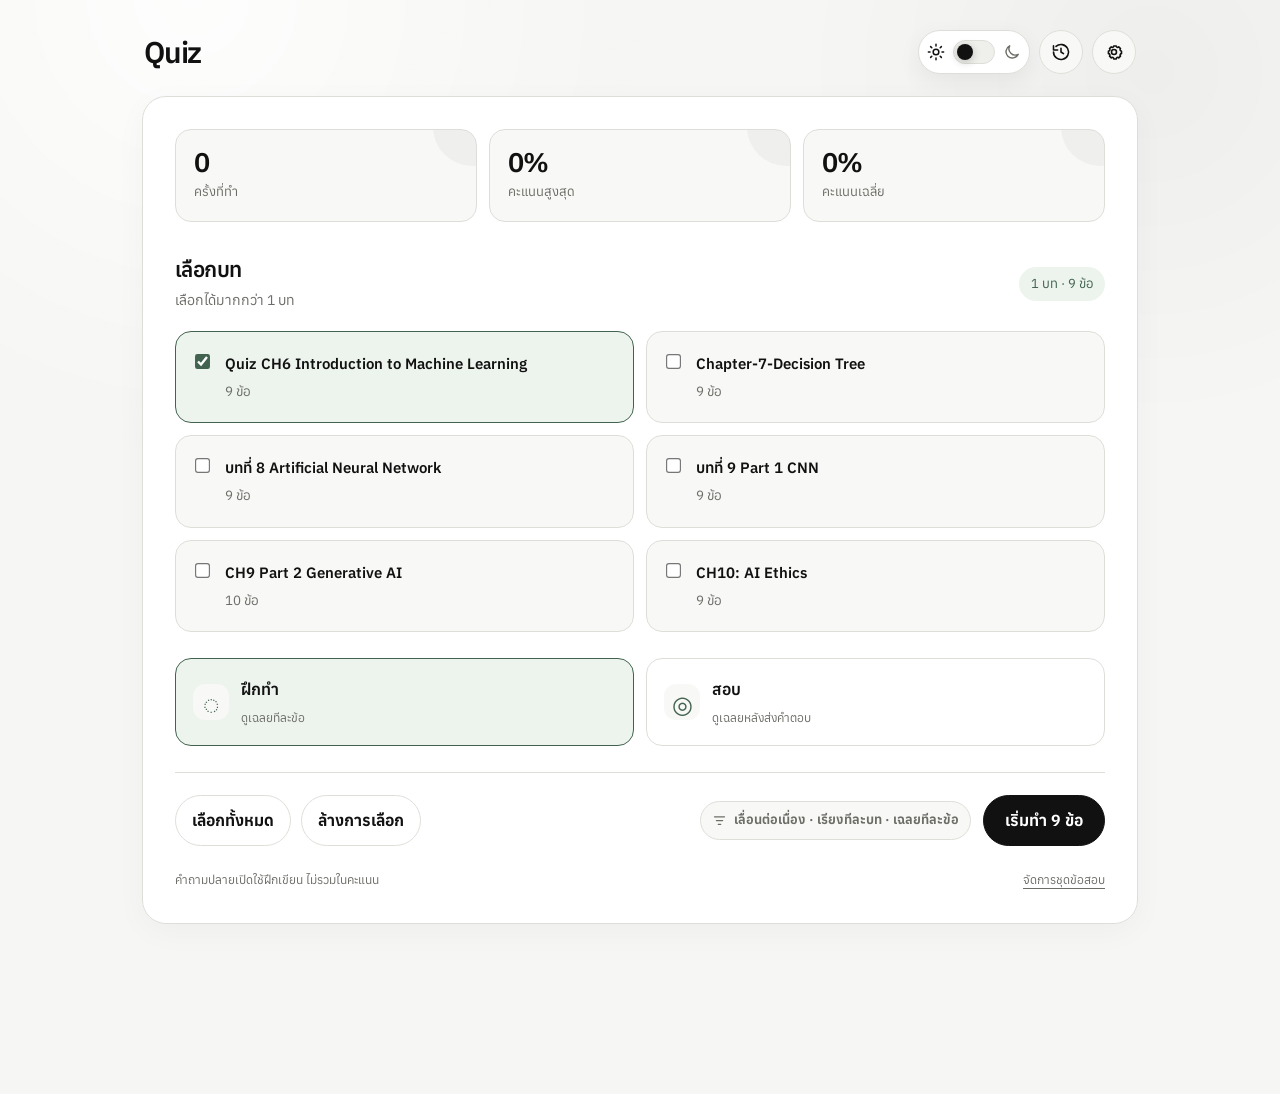
==== commit 49c6f84c: "update" ====
--- a/index.html
+++ b/index.html
@@ -59,7 +59,6 @@
         </div>
       </div>
       <section class="panel" id="home">
-        <div class="home-intro"><span class="eyebrow">พื้นที่ทบทวนของคุณ</span><h2>เรียนทีละนิด เข้าใจมากขึ้น</h2><p>เลือกบทที่อยากทบทวน แล้วเริ่มในจังหวะของคุณ</p></div>
         <div class="stats">
           <div class="stat">
             <b id="totalAttempts">
@@ -80,12 +79,12 @@
             คะแนนเฉลี่ย
           </div>
         </div>
-        <div class="resume-card hidden" id="resumeCard"><div><span class="eyebrow">กลับมาทำต่อได้เสมอ</span><h3>คุณมีแบบทดสอบที่พักไว้</h3><p id="resumeDetail"></p></div><div class="resume-actions"><button class="btn primary" id="resumeQuiz">ทำต่อจากเดิม</button><button class="btn ghost" id="discardProgress">ลบชุดที่พักไว้</button></div></div>
-        <div class="section-heading"><div><h2>เลือกบทที่อยากทบทวน</h2><p>เลือกได้มากกว่า 1 บท</p></div><span class="selection-pill" id="selectionSummary"></span></div>
+        <div class="resume-card hidden" id="resumeCard"><div><h3>แบบทดสอบที่พักไว้</h3><p id="resumeDetail"></p></div><div class="resume-actions"><button class="btn primary" id="resumeQuiz">ทำต่อ</button><button class="btn ghost" id="discardProgress">ลบชุดที่พักไว้</button></div></div>
+        <div class="section-heading"><div><h2>เลือกบท</h2><p>เลือกได้มากกว่า 1 บท</p></div><span class="selection-pill" id="selectionSummary"></span></div>
         <div class="grid" id="chapterGrid">
         </div>
-        <div class="study-mode-picker" role="group" aria-label="รูปแบบการทำแบบทดสอบ"><button class="mode-card" id="practiceMode" aria-pressed="false"><span class="mode-icon" aria-hidden="true">◌</span><span><b>ฝึกเรียนรู้</b><small>ดูเฉลยทีละข้อ ทำได้ตามจังหวะของคุณ</small></span></button><button class="mode-card" id="examMode" aria-pressed="false"><span class="mode-icon" aria-hidden="true">◎</span><span><b>ลองสอบ</b><small>เก็บเฉลยไว้ตอนจบ ทดสอบความเข้าใจ</small></span></button></div>
-        <label class="exam-time hidden" id="examTimeWrap">เวลาสำหรับลองสอบ<select id="examMinutes"><option value="0">ไม่จำกัดเวลา</option><option value="10">10 นาที</option><option value="20">20 นาที</option><option value="30">30 นาที</option><option value="60">60 นาที</option></select><span>ถ้าหมดเวลา ระบบจะส่งคำตอบที่ทำไว้</span></label>
+        <div class="study-mode-picker" role="group" aria-label="รูปแบบการทำแบบทดสอบ"><button class="mode-card" id="practiceMode" aria-pressed="false"><span class="mode-icon" aria-hidden="true">◌</span><span><b>ฝึกทำ</b><small>ดูเฉลยทีละข้อ</small></span></button><button class="mode-card" id="examMode" aria-pressed="false"><span class="mode-icon" aria-hidden="true">◎</span><span><b>สอบ</b><small>ดูเฉลยหลังส่งคำตอบ</small></span></button></div>
+        <label class="exam-time hidden" id="examTimeWrap">เวลาสอบ<select id="examMinutes"><option value="0">ไม่จำกัดเวลา</option><option value="10">10 นาที</option><option value="20">20 นาที</option><option value="30">30 นาที</option><option value="60">60 นาที</option></select><span>ส่งคำตอบอัตโนมัติเมื่อหมดเวลา</span></label>
         <div class="home-actions">
           <div class="selection-actions">
             <button class="btn ghost" id="selectAll">
@@ -208,13 +207,13 @@
       </section>
       <section class="panel result hidden" id="result">
         <h2>
-          ทำ Quiz เสร็จแล้ว
+          ผลการทดสอบ
         </h2>
         <div class="score" id="resultScore">
         </div>
         <p id="resultDetail">
         </p>
-        <p class="result-encouragement" id="resultMessage"></p>
+        <p class="result-notice hidden" id="resultMessage"></p>
         <div id="chapterResults" class="chapter-results"></div>
         <div class="retry-actions"><button class="btn primary" id="retryWrong">ทบทวนข้อผิด</button><button class="btn" id="retryFlagged">ทบทวนข้อที่ปักหมุด</button></div>
         <div class="row result-actions">
--- a/learner.css
+++ b/learner.css
@@ -7,9 +7,7 @@
 .learner-app .panel { border-radius: 24px; box-shadow: 0 8px 32px rgba(20,35,25,.035); }
 .learner-app #home { padding: 32px; }
 .learner-app .eyebrow { color: var(--accent); font-size: 12px; font-weight: 600; }
-.learner-app .home-intro { margin-bottom: 24px; }
-.learner-app .home-intro h2 { margin: 10px 0 8px; font-size: clamp(25px, 4vw, 34px); font-weight: 600; }
-.learner-app .home-intro p, .section-heading p { color: var(--muted); margin: 0; font-size: 14px; }
+.learner-app .section-heading p { color: var(--muted); margin: 0; font-size: 14px; }
 .learner-app .stats { margin-bottom: 32px; gap: 12px; }
 .learner-app .stat { padding: 18px; border-radius: 16px; background: var(--surface-2); box-shadow: none; }
 .learner-app .stat b { font-size: 27px; font-weight: 600; }
@@ -82,7 +80,7 @@
 .chapter-result span { color: var(--muted); font-size: 13px; }
 .chapter-result-bar { height: 5px; border-radius: 99px; background: var(--surface-3); margin-top: 12px; overflow: hidden; }
 .chapter-result-bar span { display: block; height: 100%; background: var(--accent); }
-.result-encouragement { font-size: 14px; color: var(--muted); }
+.result-notice { font-size: 14px; color: var(--muted); }
 .retry-actions { display: flex; gap: 10px; flex-wrap: wrap; justify-content: center; margin-bottom: 20px; }
 .question-map { display: grid; grid-template-columns: repeat(3, minmax(0, 1fr)); gap: 10px; }
 .map-help { font-size: 13px; color: var(--muted); }
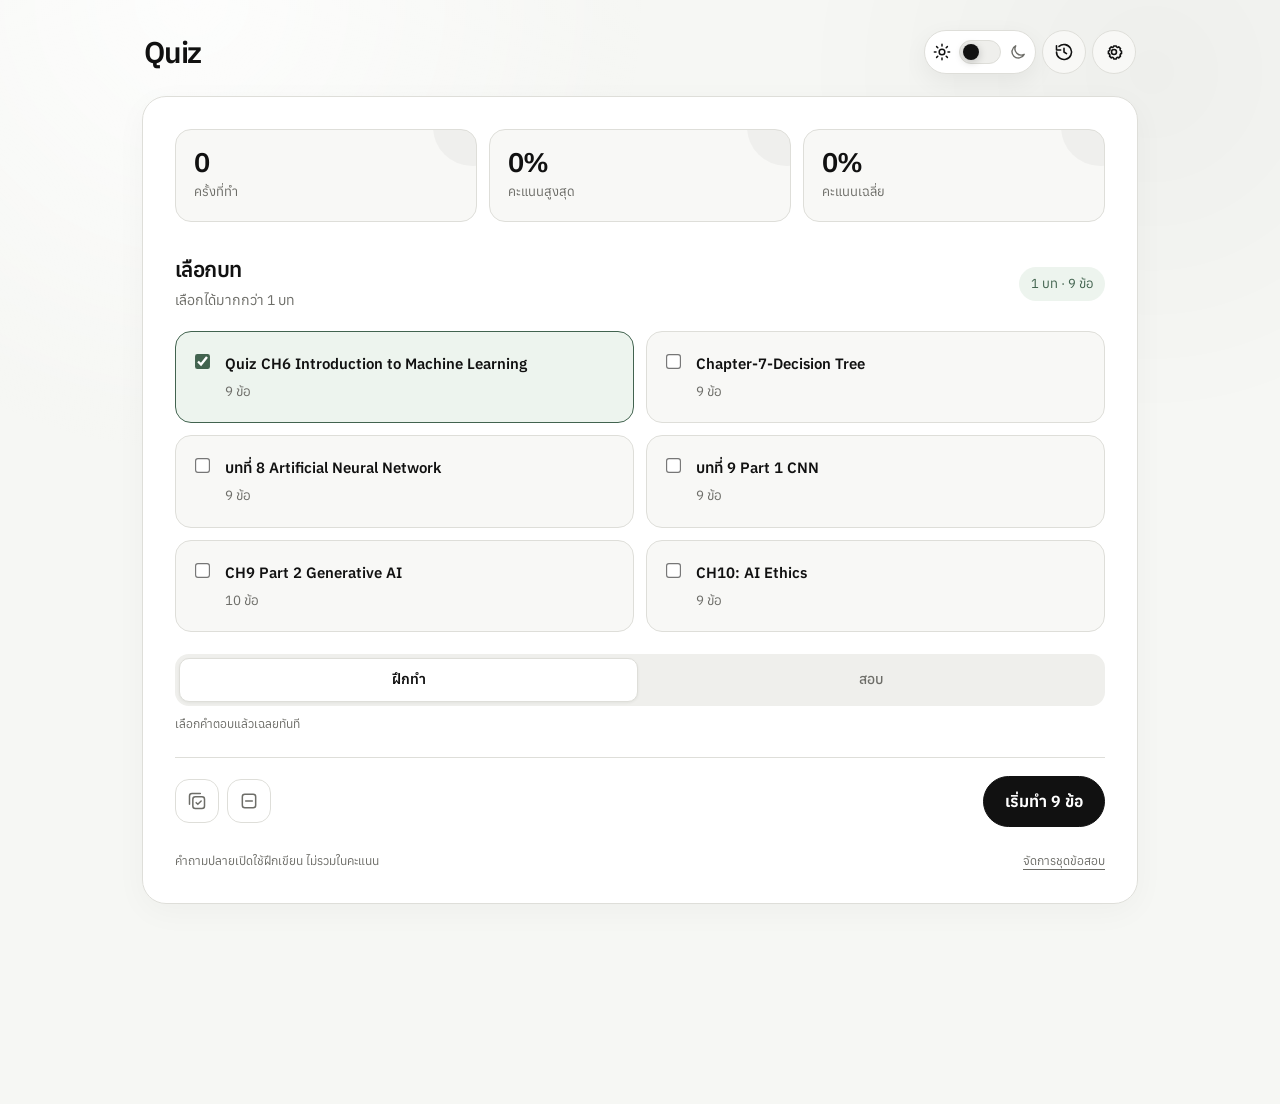
==== commit 419f7524: "update to v1" ====
--- a/index.html
+++ b/index.html
@@ -8,6 +8,7 @@
     </title>
     <link href="styles.css" rel="stylesheet"/>
     <link href="learner.css" rel="stylesheet"/>
+    <link href="web-dialog.css" rel="stylesheet"/>
   </head>
   <body class="learner-app">
     <div class="wrap">
@@ -83,27 +84,20 @@
         <div class="section-heading"><div><h2>เลือกบท</h2><p>เลือกได้มากกว่า 1 บท</p></div><span class="selection-pill" id="selectionSummary"></span></div>
         <div class="grid" id="chapterGrid">
         </div>
-        <div class="study-mode-picker" role="group" aria-label="รูปแบบการทำแบบทดสอบ"><button class="mode-card" id="practiceMode" aria-pressed="false"><span class="mode-icon" aria-hidden="true">◌</span><span><b>ฝึกทำ</b><small>ดูเฉลยทีละข้อ</small></span></button><button class="mode-card" id="examMode" aria-pressed="false"><span class="mode-icon" aria-hidden="true">◎</span><span><b>สอบ</b><small>ดูเฉลยหลังส่งคำตอบ</small></span></button></div>
-        <label class="exam-time hidden" id="examTimeWrap">เวลาสอบ<select id="examMinutes"><option value="0">ไม่จำกัดเวลา</option><option value="10">10 นาที</option><option value="20">20 นาที</option><option value="30">30 นาที</option><option value="60">60 นาที</option></select><span>ส่งคำตอบอัตโนมัติเมื่อหมดเวลา</span></label>
+        <div class="study-mode-picker" role="group" aria-label="รูปแบบการทำแบบทดสอบ" aria-describedby="modeHelp"><button class="mode-card" id="practiceMode" type="button" aria-pressed="false">ฝึกทำ</button><button class="mode-card" id="examMode" type="button" aria-pressed="false">สอบ</button></div>
+        <p class="mode-help" id="modeHelp">เลือกคำตอบแล้วเฉลยทันที</p>
+        <label class="exam-time hidden" id="examTimeWrap"><span>เวลาสอบ</span><select id="examMinutes" aria-describedby="examTimeHelp"><option value="0">ไม่จำกัดเวลา</option><option value="10">10 นาที</option><option value="20">20 นาที</option><option value="30">30 นาที</option><option value="60">60 นาที</option></select></label>
+        <p class="mode-help hidden" id="examTimeHelp">ส่งคำตอบอัตโนมัติเมื่อหมดเวลา</p>
         <div class="home-actions">
           <div class="selection-actions">
-            <button class="btn ghost" id="selectAll">
-              เลือกทั้งหมด
-            </button>
-            <button class="btn ghost" id="clearAll">
-              ล้างการเลือก
+            <button class="btn ghost selection-icon" id="selectAll" type="button" aria-label="เลือกทุกบท" title="เลือกทุกบท">
+              <svg aria-hidden="true" viewBox="0 0 24 24" fill="none" stroke="currentColor" stroke-width="1.8" stroke-linecap="round" stroke-linejoin="round"><rect x="7" y="7" width="14" height="14" rx="3"/><path d="M16 3H6a3 3 0 0 0-3 3v10m8-2 2 2 4-4"/></svg>
+            </button>
+            <button class="btn ghost selection-icon" id="clearAll" type="button" aria-label="ล้างการเลือกบท" title="ล้างการเลือกบท">
+              <svg aria-hidden="true" viewBox="0 0 24 24" fill="none" stroke="currentColor" stroke-width="1.8" stroke-linecap="round"><rect x="4" y="4" width="16" height="16" rx="3"/><path d="M8 12h8"/></svg>
             </button>
           </div>
           <div class="start-actions">
-            <span class="settings-summary" id="settingsSummary">
-              <svg aria-hidden="true" fill="none" stroke="currentColor" stroke-linecap="round" stroke-linejoin="round" stroke-width="2" viewbox="0 0 24 24">
-                <path d="M4 6h16M7 12h10M10 18h4">
-                </path>
-              </svg>
-              <span>
-                เรียงทีละบท
-              </span>
-            </span>
             <button class="btn primary" id="start">
               เริ่มทำ Quiz
             </button>
@@ -112,30 +106,6 @@
         <div class="home-footnote"><span>คำถามปลายเปิดใช้ฝึกเขียน ไม่รวมในคะแนน</span><a href="admin.html">จัดการชุดข้อสอบ</a></div>
       </section>
       <section class="panel quiz-panel hidden" id="quiz">
-        <div class="quiz-topbar">
-          <div class="quiz-meta-row">
-            <div class="quiz-meta-left">
-              <div class="quiz-overline">
-                <span id="chapterCounter">
-                  บทที่ 1
-                </span>
-              </div>
-              <div class="quiz-chapter-title" id="chapterLabel">
-              </div>
-            </div>
-            <div class="quiz-progress-box">
-              <strong id="progressText">
-              </strong>
-              <span id="overallProgress">
-              </span>
-            </div>
-          </div>
-          <div class="bar" role="progressbar" aria-label="ความคืบหน้าการตอบคำถาม" aria-valuemin="0" aria-valuemax="100" aria-valuenow="0">
-            <span id="progressBar">
-            </span>
-          </div>
-          <div class="session-toolbar"><span id="sessionAnswered" class="progress-chip"></span><button id="remainingCount" class="progress-chip" type="button"></button><button id="flaggedCount" class="progress-chip" type="button"></button><button id="questionMap" class="text-action" type="button">ดูข้อทั้งหมด</button><span id="sessionClock" class="session-clock hidden" role="timer"></span></div>
-        </div>
         <div class="chapter-tabs-wrap hidden" id="chapterTabsWrap">
           <div class="chapter-tabs" id="chapterTabs">
           </div>
@@ -143,24 +113,11 @@
         <div class="quiz-content">
           <div class="blog-questions hidden" id="blogQuestions"></div>
           <div class="slotWrap">
-            <div class="slotHeader">
-              <div class="slotHeading">
-                <strong id="slotHeading">
-                  เลือกข้อที่ต้องการทำ
-                </strong>
-                <span id="slotMeta">
-                  กดเลขข้อเพื่อข้ามหรือย้อนกลับมาแก้
-                </span>
-              </div>
-              <span class="answer-count" id="answeredCount">
-                ตอบแล้ว 0/0
-              </span>
-            </div>
-            <div class="slots" id="slots">
+            <div class="slots" id="slots" role="group" aria-label="เลือกข้อ">
             </div>
           </div>
           <div class="question-card">
-            <div class="paged-question-tools"><span id="pagedModeLabel" class="eyebrow"></span><button class="bookmark-btn" id="flagCurrent" type="button" aria-pressed="false">ปักหมุด</button></div>
+            <div class="paged-question-tools"><span id="pagedModeLabel" class="eyebrow"></span><div class="question-icon-actions"><span id="pagedAnswerIcon"></span><button class="bookmark-btn" id="flagCurrent" type="button" aria-pressed="false">ปักหมุด</button></div></div>
             <div class="question-kicker" id="questionKicker">
               คำถาม 01
             </div>
@@ -171,6 +128,13 @@
             </div>
           </div>
           <div class="quiz-footer">
+            <div class="footer-progress-row">
+              <div class="bar" role="progressbar" aria-label="ความคืบหน้าการตอบคำถาม" aria-valuemin="0" aria-valuemax="100" aria-valuenow="0"><span id="progressBar"></span></div>
+              <button id="remainingCount" class="progress-fraction" type="button" title="ไปข้อที่ยังไม่ตอบ"></button>
+              <button id="flaggedCount" class="footer-icon" type="button"><svg viewBox="0 0 24 24" fill="none" stroke="currentColor" stroke-width="1.7" aria-hidden="true"><path d="M6 3h12v18l-6-4-6 4z"/></svg><span id="flaggedNumber">0</span></button>
+              <button id="questionMap" class="footer-icon" type="button" aria-label="ดูข้อทั้งหมด" title="ดูข้อทั้งหมด"><svg viewBox="0 0 24 24" fill="none" stroke="currentColor" stroke-width="1.7" aria-hidden="true"><rect x="3" y="3" width="7" height="7" rx="1.5"/><rect x="14" y="3" width="7" height="7" rx="1.5"/><rect x="3" y="14" width="7" height="7" rx="1.5"/><rect x="14" y="14" width="7" height="7" rx="1.5"/></svg></button>
+              <span id="sessionClock" class="session-clock hidden" role="timer" aria-label="เวลาที่เหลือ"></span>
+            </div>
             <button class="btn ghost quit-btn" id="quit" type="button">
               <svg aria-hidden="true" fill="none" stroke="currentColor" stroke-linecap="round" stroke-linejoin="round" stroke-width="1.9" viewbox="0 0 24 24">
                 <path d="M10 5H6a2 2 0 0 0-2 2v10a2 2 0 0 0 2 2h4">
@@ -190,9 +154,6 @@
                 </svg>
                 ย้อนกลับ
               </button>
-              <button class="btn" id="showAnswer">
-                ดูเฉลย
-              </button>
               <button class="btn primary nav-btn" id="next">
                 ถัดไป
                 <svg aria-hidden="true" fill="none" stroke="currentColor" stroke-linecap="round" stroke-linejoin="round" stroke-width="2" viewbox="0 0 24 24">
@@ -201,7 +162,7 @@
                 </svg>
               </button>
             </div>
-            <span id="saveStatus" class="save-status" aria-live="polite"></span>
+            <span id="saveStatus" class="save-status hidden" aria-live="polite"></span>
           </div>
         </div>
       </section>
@@ -248,6 +209,7 @@
     </script>
     <script src="quiz-data-tools.js"></script>
     <script src="learner.js"></script>
+    <script src="web-dialog.js"></script>
     <script defer="" src="app.js">
     </script>
   </body>
--- a/learner.css
+++ b/learner.css
@@ -1,9 +1,12 @@
 .learner-app { --accent: #42634f; --accent-soft: #edf4ee; background: #f6f7f4; }
-html:has(.learner-app) { scroll-padding-top: 190px; scroll-padding-bottom: 170px; }
+html:has(.learner-app) { scroll-padding-top: 16px; scroll-padding-bottom: 200px; }
 .learner-app .blog-card-actions button { scroll-margin-bottom: 160px; }
 [data-theme="dark"] .learner-app { --accent: #a6cfad; --accent-soft: #202e24; background: var(--bg); }
-.learner-app .wrap { max-width: 1040px; padding-bottom: 170px; }
+.learner-app .wrap { max-width: 1040px; padding-bottom: 200px; }
 .learner-app .brand h1 { font-size: 30px; font-weight: 600; }
+.learner-app #homeHeader { flex-direction: row; flex-wrap: nowrap; align-items: center; gap: 10px; }
+.learner-app #homeHeader .brand { flex: 0 0 auto; }
+.learner-app #homeHeader .header-actions { width: auto; flex-wrap: nowrap; margin-left: auto; gap: 6px; }
 .learner-app .panel { border-radius: 24px; box-shadow: 0 8px 32px rgba(20,35,25,.035); }
 .learner-app #home { padding: 32px; }
 .learner-app .eyebrow { color: var(--accent); font-size: 12px; font-weight: 600; }
@@ -20,17 +23,19 @@
 .learner-app .chapter:has(input:checked) small { color: var(--muted); }
 .learner-app .chapter b { font-size: 15px; font-weight: 600; line-height: 1.55; }
 .learner-app .chapter input { accent-color: var(--accent); }
-.study-mode-picker { display: grid; grid-template-columns: 1fr 1fr; gap: 12px; margin-top: 26px; }
-.mode-card { display: flex; align-items: center; gap: 12px; padding: 17px; text-align: left; border: 1px solid var(--line); border-radius: 16px; background: var(--surface); color: var(--text); cursor: pointer; }
-.mode-card b, .mode-card small { display: block; }
-.mode-card b { font-weight: 600; }
-.mode-card small { color: var(--muted); font-size: 12px; margin-top: 4px; }
-.mode-card[aria-pressed="true"] { background: var(--accent-soft); border-color: var(--accent); }
-.mode-icon { width: 36px; height: 36px; flex-shrink: 0; display: grid; place-items: center; border-radius: 12px; background: var(--surface-2); font-size: 24px; color: var(--accent); }
-.exam-time { display: flex; align-items: center; flex-wrap: wrap; gap: 10px; font-size: 13px; margin-top: 16px; }
-.exam-time select { font: inherit; color: var(--text); background: var(--surface); padding: 8px 12px; border: 1px solid var(--line); border-radius: 10px; }
-.exam-time span { color: var(--muted); }
-.learner-app .home-actions { margin-top: 26px; padding-top: 22px; border-top: 1px solid var(--line); }
+.study-mode-picker { display: grid; grid-template-columns: repeat(2, minmax(0, 1fr)); gap: 4px; margin-top: 22px; padding: 4px; border-radius: 14px; background: var(--surface-3); }
+.mode-card { min-height: 44px; padding: 8px 12px; border: 1px solid transparent; border-radius: 10px; background: transparent; color: var(--muted); cursor: pointer; font-size: 14px; font-weight: 500; }
+.mode-card[aria-pressed="true"] { background: var(--surface); color: var(--text); border-color: var(--line); box-shadow: 0 1px 3px rgba(20,35,25,.06); font-weight: 600; }
+.mode-help { color: var(--muted); font-size: 12px; margin: 8px 0 0; }
+.exam-time { display: flex; align-items: center; justify-content: space-between; gap: 12px; font-size: 13px; margin-top: 14px; }
+.exam-time select { min-height: 44px; max-width: 65%; font: inherit; color: var(--text); background: var(--surface); padding: 8px 12px; border: 1px solid var(--line); border-radius: 10px; }
+.exam-time span { color: var(--text); }
+.learner-app .home-actions { margin-top: 22px; padding-top: 18px; border-top: 1px solid var(--line); flex-wrap: nowrap; align-items: center; gap: 12px; }
+.learner-app .home-actions .selection-actions { width: auto; flex-wrap: nowrap; gap: 8px; flex-shrink: 0; }
+.learner-app .home-actions .selection-icon { display: inline-flex; justify-content: center; align-items: center; flex: 0 0 44px; width: 44px; height: 44px; padding: 0; border-radius: 14px; color: var(--muted); }
+.selection-icon svg { width: 20px; height: 20px; }
+.learner-app .home-actions .start-actions { width: auto; flex: 1; min-width: 0; margin-left: 0; justify-content: flex-end; }
+.learner-app .home-actions #start { min-height: 44px; white-space: nowrap; }
 .home-footnote { display: flex; justify-content: space-between; flex-wrap: wrap; gap: 10px; margin-top: 24px; color: var(--muted); font-size: 12px; }
 .home-footnote a { color: var(--muted); text-underline-offset: 4px; }
 .resume-card { display: flex; align-items: center; justify-content: space-between; gap: 20px; padding: 22px; background: var(--accent-soft); border: 1px solid color-mix(in srgb, var(--accent) 25%, var(--line)); border-radius: 18px; }
@@ -55,13 +60,20 @@
 .learner-app .chapter-tab { background: var(--surface); max-width: 280px; }
 .learner-app .chapter-tab.active { background: var(--accent-soft); color: var(--accent); border-color: var(--accent); }
 .learner-app .blog-question-card, .learner-app .question-card { background: var(--surface); border: 1px solid var(--line); border-radius: 20px; padding: 26px; box-shadow: none; }
-.learner-app .blog-question-card { scroll-margin-top: 190px; }
+.learner-app .blog-question-card { scroll-margin-top: 16px; }
 .learner-app .blog-question-title, .learner-app .qtitle { font-size: clamp(20px, 2.2vw, 25px); font-weight: 600; margin-top: 14px; }
 .blog-head-actions { display: flex; align-items: center; gap: 9px; min-width: 0; }
 .learner-app .blog-answer-status { max-width: none; flex-shrink: 0; }
-.bookmark-btn { display: inline-flex; align-items: center; justify-content: center; gap: 6px; border: 1px solid var(--line); background: transparent; color: var(--muted); padding: 7px 10px; border-radius: 999px; font-size: 12px; cursor: pointer; flex-shrink: 0; }
-.bookmark-btn svg { width: 15px; height: 15px; }
+.bookmark-btn { display: inline-flex; align-items: center; justify-content: center; width: 40px; height: 40px; border: 1px solid var(--line); background: transparent; color: var(--muted); padding: 0; border-radius: 12px; cursor: pointer; flex-shrink: 0; }
+.bookmark-btn svg { width: 18px; height: 18px; }
 .bookmark-btn.is-bookmarked { color: var(--accent); background: var(--accent-soft); border-color: var(--accent); }
+.question-icon-actions { display: flex; align-items: center; gap: 6px; }
+.question-icon-actions #pagedAnswerIcon { display: flex; }
+.answer-icon { display: inline-flex; align-items: center; justify-content: center; width: 40px; height: 40px; padding: 0; border: 0; border-radius: 12px; background: transparent; color: var(--accent); cursor: pointer; flex-shrink: 0; }
+.answer-icon svg { width: 20px; height: 20px; }
+.answer-icon:hover:not(:disabled) { background: var(--accent-soft); }
+.answer-icon.is-visible { background: var(--accent-soft); }
+.answer-icon:disabled { opacity: .3; cursor: default; }
 .paged-question-tools { display: flex; justify-content: space-between; align-items: center; margin-bottom: 16px; }
 .learner-app .option { border-radius: 14px; padding: 15px; transition: border-color .16s, background .16s; }
 .learner-app .option.selected { border-color: var(--accent); background: var(--accent-soft); }
@@ -69,10 +81,23 @@
 .learner-app .option.checked.wrong { border-color: var(--bad); background: color-mix(in srgb, var(--bad) 9%, var(--surface)); }
 .learner-app #modal { z-index: 100; }
 .learner-app .slotWrap { background: var(--surface); margin-top: 16px; }
+.learner-app #quiz:not(.blog-mode) .slotWrap { position: fixed; top: 6px; left: 50%; transform: translateX(-50%); width: min(960px, calc(100% - 40px)); z-index: 30; margin: 0; padding: 10px 12px; border-radius: 16px; box-shadow: 0 6px 20px rgba(20,35,25,.08); }
+.learner-app #quiz:not(.blog-mode) .slots { padding: 4px; }
+.learner-app #quiz:not(.blog-mode) { padding-top: calc(var(--question-nav-height, 140px) + 18px); }
+.learner-app .wrap:has(#quiz:not(.hidden):not(.blog-mode)) { padding-top: 0; }
+html:has(.learner-app #quiz:not(.hidden):not(.blog-mode)) { scroll-padding-top: calc(var(--question-nav-height, 140px) + 18px); }
 .learner-app .slot.flagged::after { content: ""; position: absolute; width: 6px; height: 6px; border-radius: 50%; top: 4px; right: 4px; background: var(--accent); }
 .learner-app .slot { position: relative; }
 .learner-app #quiz .quiz-footer { position: fixed; bottom: 16px; left: 50%; transform: translateX(-50%); width: min(960px, calc(100% - 40px)); z-index: 50; margin: 0; padding: 14px 18px 10px; display: flex; flex-wrap: wrap; flex-direction: row; gap: 8px; background: var(--surface); border: 1px solid var(--line); border-radius: 20px; box-shadow: 0 8px 40px rgba(20,35,25,.12); }
 .learner-app #quiz .quiz-footer .nav-actions { margin-left: auto; }
+.footer-progress-row { flex-basis: 100%; grid-column: 1 / -1; display: flex; align-items: center; gap: 10px; min-width: 0; padding-bottom: 8px; border-bottom: 1px solid var(--line); }
+.learner-app .footer-progress-row .bar { flex: 1; min-width: 30px; height: 6px; margin: 0; background: var(--surface-3); overflow: hidden; border-radius: 999px; }
+.learner-app .footer-progress-row .bar span { display: block; height: 100%; background: var(--accent); transition: width .2s ease; }
+.progress-fraction { border: 0; background: transparent; color: var(--muted); font-size: 12px; font-variant-numeric: tabular-nums; padding: 8px 0; cursor: pointer; flex-shrink: 0; }
+.progress-fraction:disabled { cursor: default; }
+.footer-icon { display: inline-flex; align-items: center; justify-content: center; gap: 5px; height: 36px; min-width: 36px; padding: 0 8px; border: 1px solid var(--line); border-radius: 10px; background: var(--surface); color: var(--accent); cursor: pointer; font-size: 12px; font-variant-numeric: tabular-nums; flex-shrink: 0; }
+.footer-icon svg { width: 18px; height: 18px; }
+.footer-icon:disabled { color: var(--muted); cursor: default; }
 .save-status { flex-basis: 100%; text-align: center; font-size: 11px; color: var(--muted); }
 .learner-app .chapter-result { padding: 16px; border: 1px solid var(--line); border-radius: 14px; }
 .chapter-results { display: grid; grid-template-columns: repeat(2, minmax(0, 1fr)); gap: 12px; text-align: left; margin: 24px 0; }
@@ -92,6 +117,11 @@
 .learner-app button:focus-visible, .learner-app a:focus-visible, .learner-app textarea:focus-visible, .learner-app select:focus-visible { outline: 3px solid var(--accent); outline-offset: 3px; }
 .learner-app [hidden], .learner-app .hidden { display: none !important; }
 @media (max-width: 760px) {
+  .learner-app #quiz:not(.blog-mode) .slotWrap { width: calc(100% - 24px); }
+  .learner-app #homeHeader .brand h1 { font-size: 26px; }
+  .learner-app #homeHeader .theme-toggle { height: 40px; }
+  .learner-app #homeHeader .icon-btn { width: 40px; height: 40px; min-width: 40px; padding: 0; }
+  .learner-app .home-actions #start { width: 100%; padding-inline: 12px; font-size: 14px; }
   .learner-app .wrap { padding: 18px 14px 190px; }
   .learner-app #home { padding: 22px 18px; }
   .learner-app .stats { display: grid; grid-template-columns: repeat(3, minmax(0, 1fr)); gap: 8px; margin-bottom: 24px; }
@@ -101,8 +131,6 @@
   .learner-app #chapterGrid { grid-template-columns: 1fr; }
   .section-heading { align-items: flex-start; flex-wrap: wrap; gap: 8px; }
   .learner-app .section-heading h2 { font-size: 19px; }
-  .study-mode-picker { grid-template-columns: 1fr; gap: 8px; }
-  .mode-card { padding: 14px; }
   .resume-card { flex-direction: column; align-items: stretch; padding: 18px; }
   .resume-actions { flex-direction: row; flex-wrap: wrap; }
   .learner-app .quiz-topbar { padding: 15px 14px 12px; top: 8px; border-radius: 16px; }
@@ -114,10 +142,12 @@
   .text-action { margin-left: 0; font-size: 11px; }
   .learner-app .blog-question-card, .learner-app .question-card { padding: 20px 16px; border-radius: 18px; }
   .learner-app .blog-question-head { align-items: center; gap: 8px; }
+  .learner-app .blog-question-head .question-kicker { white-space: nowrap; }
+  .learner-app .blog-question-head .question-kicker::after { display: none; }
   .blog-head-actions { gap: 6px; }
   .blog-head-actions .bookmark-btn { padding: 7px; }
   .blog-head-actions .bookmark-btn span { display: none; }
-  .learner-app .blog-question-card { scroll-margin-top: 185px; }
+  .learner-app .blog-question-card { scroll-margin-top: 16px; }
   .learner-app #quiz .quiz-footer { bottom: 10px; width: calc(100% - 24px); padding: 12px 12px 9px; display: grid; grid-template-columns: auto minmax(0, 1fr); gap: 7px; border-radius: 16px; }
   .learner-app #quiz .quiz-footer .nav-actions { width: auto; margin-left: 0; gap: 7px; }
   .learner-app #quiz.blog-mode .quiz-footer .nav-actions { display: block; }
--- a/web-dialog.css
+++ b/web-dialog.css
@@ -0,0 +1,8 @@
+.web-dialog { width: min(400px, calc(100% - 32px)); padding: 24px; border: 1px solid var(--line); border-radius: 20px; background: var(--surface); color: var(--text); box-shadow: var(--shadow); font: inherit; }
+.web-dialog::backdrop { background: rgba(0,0,0,.35); }
+.web-dialog h2 { margin: 0 0 10px; font-size: 19px; }
+.web-dialog p { margin: 0; font-size: 14px; line-height: 1.7; }
+.web-dialog-actions { display: flex; justify-content: flex-end; gap: 8px; margin-top: 22px; }
+.web-dialog .btn { min-height: 44px; font-size: 14px; }
+.web-dialog [hidden] { display: none !important; }
+.web-dialog button:focus-visible { outline: 2px solid var(--accent, var(--text)); outline-offset: 3px; }
